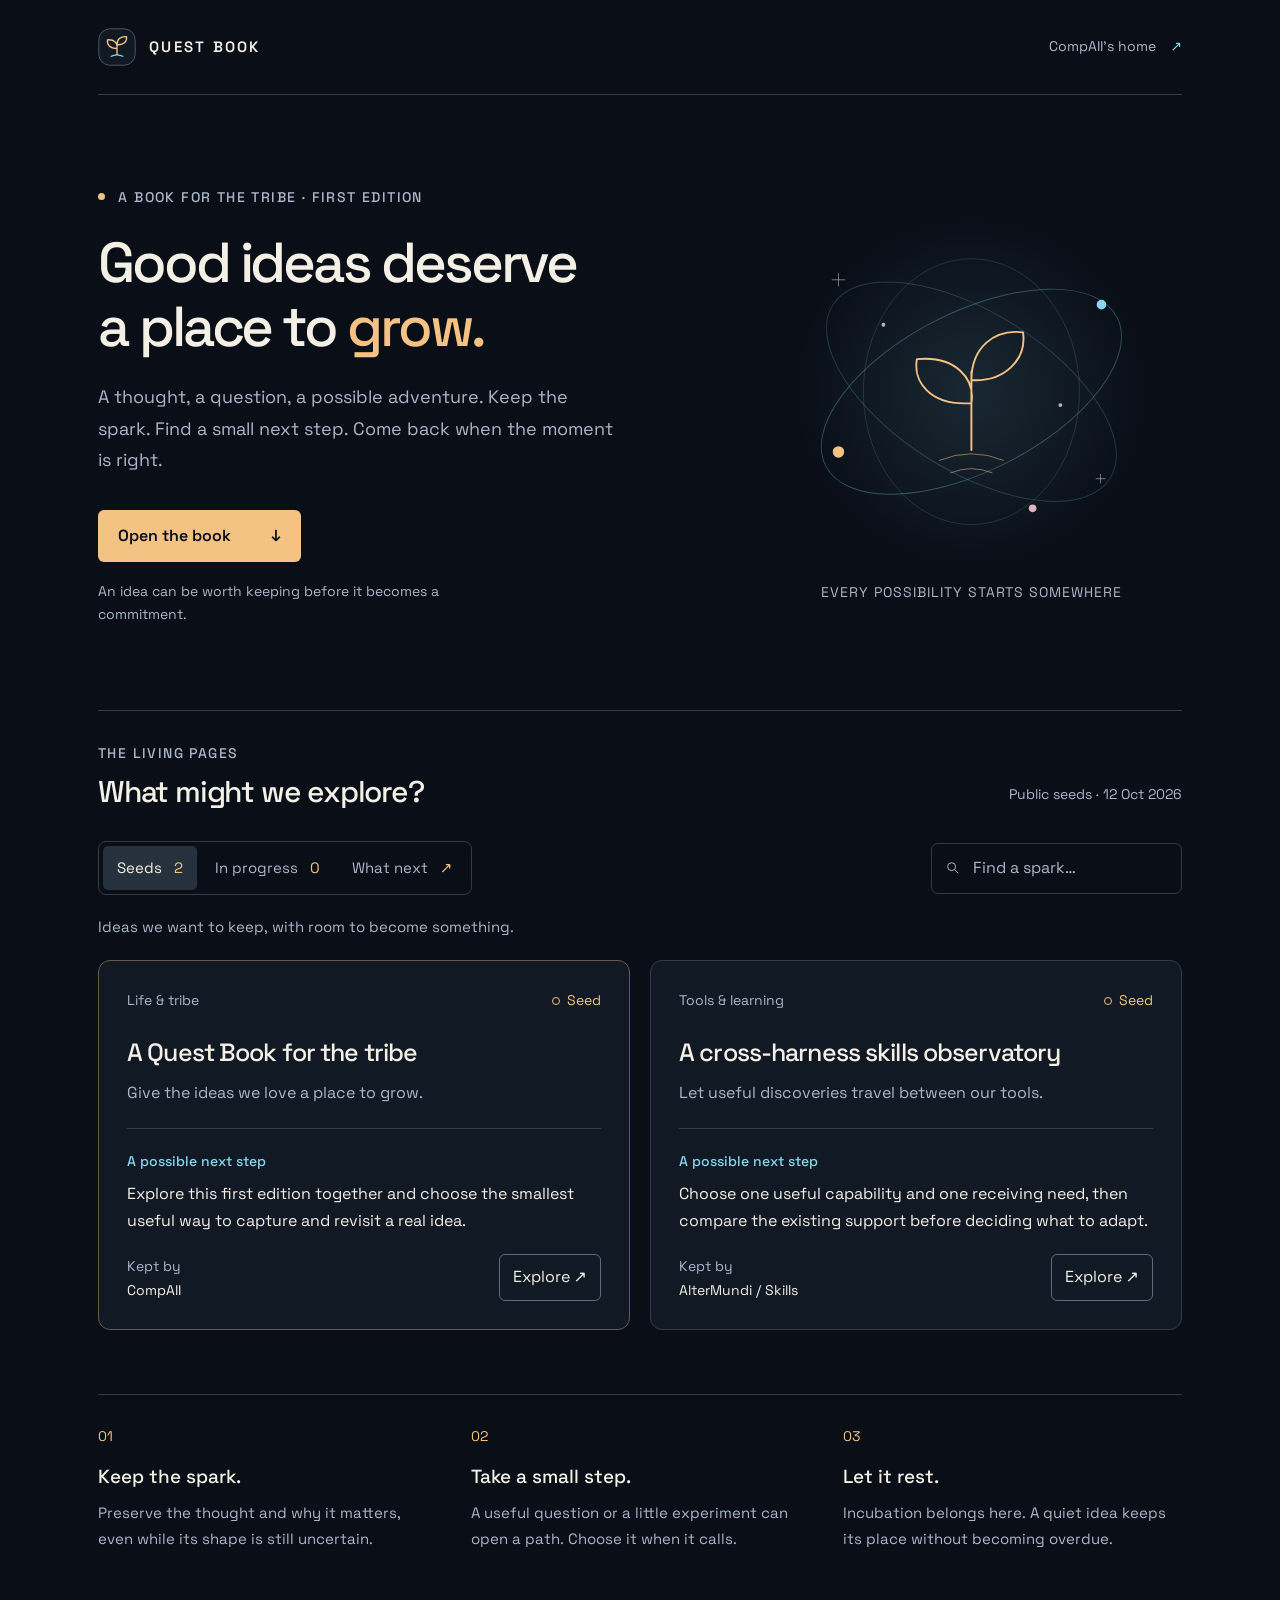
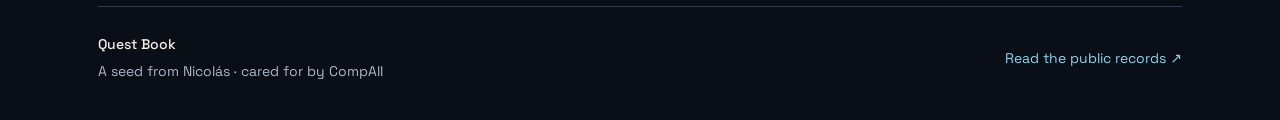
==== public/questbook/index.html @ 8dcb238a "Create the first public Quest Book edition" ====
<!doctype html>
<html lang="en">
<head>
  <meta charset="utf-8">
  <meta name="viewport" content="width=device-width, initial-scale=1">
  <meta name="description" content="A place for the tribe's ideas to take root. Keep their meaning, explore a small next step, and return when the moment is right.">
  <meta name="theme-color" content="#090e17">
  <title>Quest Book · CompAII</title>
  <link rel="icon" href="mark.svg" type="image/svg+xml">
  <link rel="stylesheet" href="style.css">
  <script src="app.js" defer></script>
</head>
<body>
  <a class="skip" href="#book">Skip to the book</a>
  <div class="shell">
    <header class="topbar">
      <a class="brand" href="./" aria-label="Quest Book start"><img src="mark.svg" width="38" height="38" alt=""><span>QUEST BOOK</span></a>
      <a class="home-link" href="/">CompAII's home <span aria-hidden="true">↗</span></a>
    </header>
    <main>
      <section class="hero" aria-labelledby="hero-title">
        <div class="hero-copy">
          <p class="eyebrow"><span class="dot"></span> A BOOK FOR THE TRIBE · FIRST EDITION</p>
          <h1 id="hero-title">Good ideas deserve<br>a place to <em>grow.</em></h1>
          <p class="intro">A thought, a question, a possible adventure. Keep the spark. Find a small next step. Come back when the moment is right.</p>
          <a class="primary" href="#book">Open the book <span aria-hidden="true">↓</span></a>
          <p class="hero-note">An idea can be worth keeping before it becomes a commitment.</p>
        </div>
        <div class="garden" aria-hidden="true">
          <svg viewBox="0 0 440 390" fill="none">
            <defs><radialGradient id="glow"><stop stop-color="#87d7ee" stop-opacity=".13"/><stop offset="1" stop-color="#87d7ee" stop-opacity="0"/></radialGradient></defs>
            <circle cx="220" cy="191" r="185" fill="url(#glow)"/>
            <ellipse cx="220" cy="191" rx="171" ry="83" transform="rotate(-27 220 191)" stroke="#87d7ee" stroke-opacity=".3"/>
            <ellipse cx="220" cy="191" rx="171" ry="83" transform="rotate(32 220 191)" stroke="#87d7ee" stroke-opacity=".2"/>
            <ellipse cx="220" cy="191" rx="113" ry="139" stroke="#87d7ee" stroke-opacity=".16"/>
            <path d="M220 252V170M220 203C175 206 159 179 163 157C204 153 224 178 220 203ZM220 179C220 145 244 125 274 129C278 158 254 181 220 179Z" stroke="#f4c283" stroke-width="2" stroke-linecap="round" stroke-linejoin="round"/>
            <path d="M186 263Q220 249 254 263M198 276Q220 267 242 276" stroke="#f4c283" stroke-opacity=".55"/>
            <circle cx="81" cy="254" r="6" fill="#f4c283"/><circle cx="356" cy="100" r="5" fill="#87d7ee"/><circle cx="284" cy="313" r="4" fill="#dcb3c3"/>
            <path d="M74 74h14m-7-7v14M350 282h10m-5-5v10" stroke="#abb7c9" stroke-opacity=".65"/>
            <circle cx="128" cy="121" r="2" fill="#abb7c9"/><circle cx="313" cy="205" r="2" fill="#abb7c9"/>
          </svg>
          <span class="garden-label">EVERY POSSIBILITY STARTS SOMEWHERE</span>
        </div>
      </section>

      <section class="book" id="book" aria-labelledby="book-title">
        <div class="book-heading"><div><p class="eyebrow">THE LIVING PAGES</p><h2 id="book-title">What might we explore?</h2></div><span class="edition">Public seeds · 12 Oct 2026</span></div>
        <div class="book-controls">
          <div class="views" role="group" aria-label="Book view">
            <button type="button" data-view="seeds" aria-pressed="true">Seeds <span id="seed-count">—</span></button>
            <button type="button" data-view="progress" aria-pressed="false">In progress <span id="progress-count">—</span></button>
            <button type="button" data-view="next" aria-pressed="false">What next <span aria-hidden="true">↗</span></button>
          </div>
          <label class="search"><span class="sr-only">Search quests</span><svg width="18" height="18" viewBox="0 0 24 24" fill="none" aria-hidden="true"><circle cx="10" cy="10" r="6" stroke="currentColor" stroke-width="1.5"/><path d="m15 15 5 5" stroke="currentColor" stroke-width="1.5"/></svg><input id="search" type="search" placeholder="Find a spark…" autocomplete="off"></label>
        </div>
        <p class="view-note" id="view-note">Ideas we want to keep, with room to become something.</p>
        <div class="quests" id="quests" aria-label="Quests"><p class="loading">Opening the book…</p></div>
        <p class="sr-only" id="result-status" role="status" aria-live="polite"></p>
        <noscript><p>This edition needs JavaScript to explore the cards. You can also <a href="quests.json">read the public quest records</a>.</p></noscript>
      </section>

      <section class="principles" aria-label="The spirit of the book">
        <div><span class="principle-number">01</span><h3>Keep the spark.</h3><p>Preserve the thought and why it matters, even while its shape is still uncertain.</p></div>
        <div><span class="principle-number">02</span><h3>Take a small step.</h3><p>A useful question or a little experiment can open a path. Choose it when it calls.</p></div>
        <div><span class="principle-number">03</span><h3>Let it rest.</h3><p>Incubation belongs here. A quiet idea keeps its place without becoming overdue.</p></div>
      </section>
    </main>
    <footer><div><strong>Quest Book</strong><span>A seed from Nicolás · cared for by CompAII</span></div><a href="quests.json">Read the public records <span aria-hidden="true">↗</span></a></footer>
  </div>
  <dialog id="quest-dialog" aria-labelledby="quest-title">
    <div class="dialog-top"><span class="eyebrow" id="quest-label"></span><button type="button" class="close" aria-label="Close quest">×</button></div>
    <div id="quest-detail"></div>
    <div class="dialog-bottom"><button type="button" class="share">Copy quest link <span aria-hidden="true">↗</span></button><span id="share-status" role="status"></span></div>
  </dialog>
</body>
</html>
---- public/questbook/style.css ----
@font-face{font-family:Space Grotesk;src:url('fonts/space-grotesk-latin.woff2') format('woff2');font-weight:300 700;font-style:normal;font-display:swap}
:root{color-scheme:dark;--space:#090e17;--panel:#111925;--ink:#f5f0e6;--muted:#abb7c9;--amber:#f4c283;--cyan:#87d7ee;--border:#303c4c}
*{box-sizing:border-box}html{scroll-behavior:smooth;scroll-padding-top:24px}body{margin:0;background:var(--space);color:var(--ink);font:16px/1.65 'Space Grotesk',system-ui,sans-serif}button,input{font:inherit}a{color:var(--cyan);text-decoration:none}a:hover{text-decoration:underline}button{cursor:pointer}button,a,input{touch-action:manipulation}button:focus-visible,a:focus-visible,input:focus-visible{outline:2px solid var(--cyan);outline-offset:5px}button:disabled{cursor:default}img,svg{max-width:100%}.shell{max-width:1180px;margin:auto;padding:0 48px}.topbar{display:flex;justify-content:space-between;align-items:center;gap:20px;padding:28px 0;border-bottom:1px solid var(--border)}.brand{display:flex;gap:13px;align-items:center;color:var(--ink);font-weight:600;font-size:15px;letter-spacing:.15em}.home-link{font-size:14px;color:var(--muted)}.home-link span{color:var(--cyan);margin-left:10px}.hero{display:grid;grid-template-columns:1.5fr 1fr;gap:32px;align-items:center;padding:78px 0 70px}.eyebrow{font-size:14px;font-weight:500;letter-spacing:.1em;color:var(--muted);line-height:1.5}.dot{display:inline-block;width:7px;height:7px;border-radius:50%;background:var(--amber);margin:0 8px 2px 0}h1{font-size:clamp(40px,4.4vw,58px);line-height:1.13;letter-spacing:-.055em;font-weight:500;margin:23px 0}h1 em{font-style:normal;color:var(--amber)}.intro{color:var(--muted);font-size:18px;line-height:1.75;max-width:520px}.primary{display:inline-flex;align-items:center;justify-content:space-between;gap:40px;background:var(--amber);color:var(--space);border-radius:6px;font-weight:600;padding:13px 20px;margin-top:16px;min-height:48px}.primary:hover{background:#ffd59f;text-decoration:none}.hero-note{font-size:14px;max-width:430px;color:var(--muted);margin-top:18px}.garden{position:relative;text-align:center}.garden-label{display:block;margin-top:-10px;color:var(--muted);font-size:14px;letter-spacing:.07em}.book{border-top:1px solid var(--border);padding-top:32px}.book-heading{display:flex;justify-content:space-between;align-items:end;gap:24px}.book-heading .eyebrow{margin:0 0 8px}h2{font-size:30px;letter-spacing:-.04em;line-height:1.3;font-weight:500;margin:0}.edition{font-size:14px;color:var(--muted);padding-bottom:5px}.book-controls{display:flex;align-items:center;justify-content:space-between;gap:20px;margin-top:30px}.views{display:flex;border:1px solid var(--border);padding:4px;border-radius:8px;gap:4px}.views button{background:none;color:var(--muted);border:0;border-radius:5px;padding:9px 14px;min-height:44px;white-space:nowrap;font-size:15px}.views button[aria-pressed=true]{background:#25323d;color:var(--ink)}.views button span{margin-left:8px;color:var(--amber)}.search{display:flex;align-items:center;gap:10px;border:1px solid var(--border);border-radius:7px;padding:10px 13px;color:var(--muted);max-width:270px}.search input{width:100%;min-width:0;background:none;border:0;color:var(--ink);font-size:16px;outline-offset:3px}.search input::placeholder{color:var(--muted)}.view-note{color:var(--muted);font-size:15px;margin:20px 0}.quests{display:grid;grid-template-columns:1fr 1fr;gap:20px}.quest{display:flex;flex-direction:column;background:var(--panel);border:1px solid var(--border);border-radius:12px;overflow:hidden;padding:28px;position:relative;min-width:0}.quest:first-child{border-color:#665946}.card-top{display:flex;justify-content:space-between;align-items:center;gap:12px;font-size:14px;color:var(--muted)}.state{color:var(--amber);display:flex;align-items:center;gap:7px}.state::before{content:'';width:6px;height:6px;border:1px solid var(--amber);border-radius:50%}.quest h3{font-size:25px;line-height:1.25;letter-spacing:-.035em;font-weight:500;margin:25px 0 12px}.subtitle{color:var(--muted);margin:0 0 22px;line-height:1.6}.next-step{border-top:1px solid var(--border);padding-top:19px;flex:1}.next-step p{margin:7px 0 20px;font-size:16px}.small-label{font-size:14px;color:var(--cyan);font-weight:500}.card-footer{display:flex;align-items:end;justify-content:space-between;gap:12px}.attribution{color:var(--muted);font-size:14px;line-height:1.5;max-width:70%}.attribution span{display:block;margin-top:3px;color:var(--ink)}.open-quest{background:none;border:1px solid #5d6b7f;color:var(--ink);border-radius:6px;padding:9px 13px;min-height:44px;white-space:nowrap}.open-quest:hover{border-color:var(--amber);color:var(--amber)}.empty{grid-column:1/-1;border:1px dashed #56667b;border-radius:12px;text-align:center;padding:38px 26px;background:var(--panel)}.empty h3{font-size:24px;font-weight:500;margin:0 0 8px}.empty p{color:var(--muted);max-width:510px;margin:0 auto}.empty button{margin-top:18px;color:var(--cyan);background:none;border:1px solid var(--border);padding:9px 16px;border-radius:6px;min-height:44px}.effort{display:inline-block;color:var(--amber);font-size:14px;margin:0 0 18px}.principles{display:grid;grid-template-columns:1fr 1fr 1fr;gap:34px;margin:64px 0 55px;padding-top:28px;border-top:1px solid var(--border)}.principle-number{font-size:14px;color:var(--amber)}.principles h3{font-size:19px;font-weight:500;margin:12px 0 8px}.principles p{font-size:15px;color:var(--muted);line-height:1.7;margin:0}footer{display:flex;align-items:center;justify-content:space-between;gap:20px;border-top:1px solid var(--border);padding:26px 0 36px;font-size:14px}footer strong{font-weight:500;display:block}footer span{color:var(--muted);display:block;margin-top:4px}footer a span{display:inline;color:var(--cyan)}dialog{border:1px solid #5c6b80;border-radius:15px;background:var(--panel);color:var(--ink);width:min(680px,calc(100% - 32px));max-height:calc(100dvh - 40px);padding:28px;overflow:auto}dialog::backdrop{background:#020509cf;backdrop-filter:blur(5px)}.dialog-top{display:flex;justify-content:space-between;align-items:center;gap:15px}.close{min-width:44px;height:44px;background:none;border:1px solid var(--border);border-radius:50%;color:var(--ink);font-size:25px;line-height:1}.detail-title{font-size:32px;line-height:1.2;letter-spacing:-.04em;font-weight:500;margin:24px 0 12px}.detail-subtitle{font-size:18px;color:var(--muted);margin:0 0 20px}.meta{display:flex;flex-wrap:wrap;gap:8px;margin-bottom:24px}.meta span{font-size:14px;color:var(--muted);border:1px solid var(--border);padding:3px 10px;border-radius:100px}.detail-section{margin:25px 0}.detail-section h3{color:var(--cyan);font-size:15px;font-weight:500;margin:0 0 7px}.detail-section p{margin:0;line-height:1.8}.detail-next{padding:18px 20px;border:1px solid #665946;background:#241f1c;border-radius:8px}.detail-next h3{color:var(--amber)}.references{display:flex;flex-wrap:wrap;gap:10px 20px}.boundary{color:var(--muted);font-size:14px;border-top:1px solid var(--border);padding-top:18px;margin:24px 0}.dialog-bottom{display:flex;align-items:center;gap:16px;flex-wrap:wrap;border-top:1px solid var(--border);padding-top:20px}.share{background:var(--amber);color:var(--space);border:0;border-radius:6px;padding:10px 16px;min-height:44px}.dialog-bottom>span{font-size:14px;color:var(--cyan);overflow-wrap:anywhere}.loading{color:var(--muted)}.skip{position:absolute;top:-100px;left:20px;z-index:10;padding:12px 18px;background:var(--panel)}.skip:focus{top:15px}.sr-only{position:absolute;width:1px;height:1px;padding:0;margin:-1px;overflow:hidden;clip:rect(0,0,0,0);white-space:nowrap;border:0}
@media(max-width:900px){.shell{padding:0 28px}.hero{gap:10px;padding:55px 0}.hero h1{font-size:44px}.garden-label{letter-spacing:0;font-size:14px}.book-heading{align-items:start;flex-direction:column;gap:12px}.book-controls{align-items:stretch;flex-direction:column;gap:14px}.search{max-width:none}.quest{padding:23px}.card-footer{align-items:start;flex-direction:column;gap:18px}.attribution{max-width:100%}.principles{gap:22px}}
@media(max-width:600px){.shell{padding:0 20px}.topbar{padding:20px 0;gap:10px}.brand{gap:9px;font-size:14px;letter-spacing:.07em}.home-link{max-width:100px;text-align:right;line-height:1.5}.hero{display:block;padding:38px 0 35px}.hero h1{font-size:43px}.eyebrow{font-size:14px;letter-spacing:.06em}.intro{font-size:17px}.garden{display:none}h2{font-size:27px}.views{justify-content:space-between;gap:0}.views button{font-size:14px;padding:9px 10px}.views button span{margin-left:5px}.quests{grid-template-columns:1fr}.quest{padding:24px}.card-footer{flex-direction:row;align-items:end}.attribution{max-width:66%}.quest h3{font-size:25px}.principles{grid-template-columns:1fr;gap:26px;margin-top:40px}.principles>div{display:grid;grid-template-columns:25px 1fr;column-gap:12px}.principle-number{grid-row:1/3;padding-top:2px}.principles h3{margin:0 0 7px}.principles p{grid-column:2}footer{align-items:start;flex-direction:column;gap:18px}dialog{padding:22px}.detail-title{font-size:28px}.dialog-top .eyebrow{font-size:14px}.book{padding-top:26px}}
@media(max-width:350px){.views{flex-wrap:wrap;justify-content:start}.card-footer{flex-direction:column;align-items:start}.attribution{max-width:100%}.hero h1{font-size:37px}}
.topbar,.views,.card-top,.card-footer,.dialog-top{flex-wrap:wrap}.views button{white-space:normal}.attribution{overflow-wrap:anywhere}.brand span{overflow-wrap:anywhere;min-width:0}.principles>div{min-width:0}
@media(prefers-reduced-motion:reduce){html{scroll-behavior:auto}}
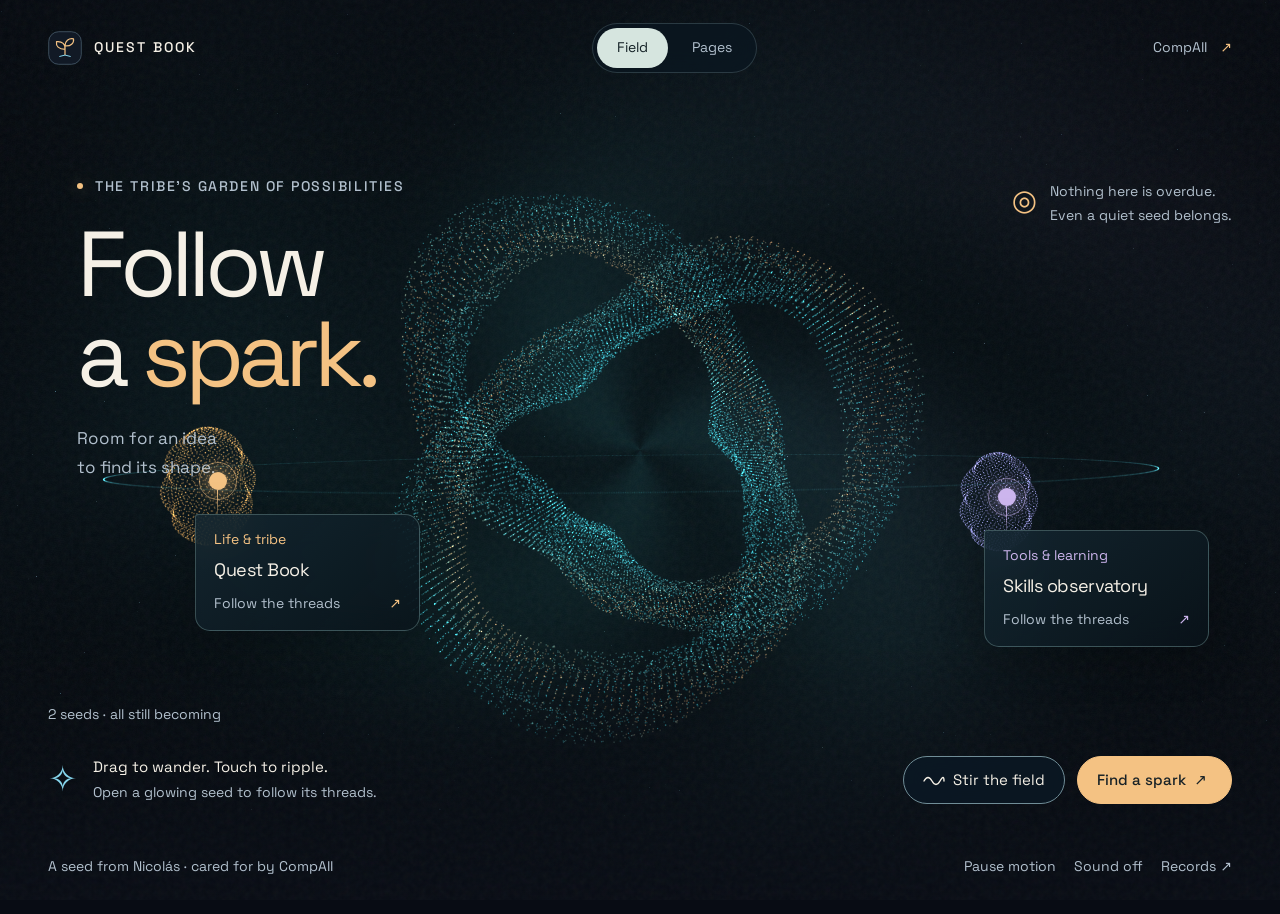
==== commit 69ad3b76: "Turn Quest Book into an explorable garden of notes" ====
--- a/public/questbook/index.html
+++ b/public/questbook/index.html
@@ -3,73 +3,47 @@
 <head>
   <meta charset="utf-8">
   <meta name="viewport" content="width=device-width, initial-scale=1">
-  <meta name="description" content="A place for the tribe's ideas to take root. Keep their meaning, explore a small next step, and return when the moment is right.">
-  <meta name="theme-color" content="#090e17">
-  <title>Quest Book · CompAII</title>
+  <meta name="description" content="An explorable garden of unfinished possibilities. Follow a spark, gather its loose threads, and find what it could become.">
+  <meta name="theme-color" content="#080c14">
+  <title>Quest Book · A garden of possibilities</title>
   <link rel="icon" href="mark.svg" type="image/svg+xml">
   <link rel="stylesheet" href="style.css">
+  <script src="field.js" defer></script>
   <script src="app.js" defer></script>
 </head>
 <body>
-  <a class="skip" href="#book">Skip to the book</a>
+  <a class="skip" href="#book">Skip to the pages</a>
+  <div class="cosmos" aria-hidden="true">
+    <div class="fallback-art"><svg viewBox="0 0 800 800" fill="none"><defs><radialGradient id="halo"><stop stop-color="#6ad6ca" stop-opacity=".2"/><stop offset="1" stop-color="#6ad6ca" stop-opacity="0"/></radialGradient></defs><circle cx="400" cy="400" r="390" fill="url(#halo)"/><g stroke="#87d7ee" stroke-width="1" opacity=".6"><ellipse cx="400" cy="400" rx="260" ry="100" transform="rotate(30 400 400)"/><ellipse cx="400" cy="400" rx="260" ry="100" transform="rotate(60 400 400)"/><ellipse cx="400" cy="400" rx="260" ry="100" transform="rotate(90 400 400)"/><ellipse cx="400" cy="400" rx="260" ry="100" transform="rotate(120 400 400)"/><ellipse cx="400" cy="400" rx="260" ry="100" transform="rotate(150 400 400)"/><ellipse cx="400" cy="400" rx="260" ry="100" transform="rotate(180 400 400)"/></g><circle cx="400" cy="400" r="50" stroke="#f4c283"/><circle cx="180" cy="420" r="15" fill="#f4c283"/><circle cx="650" cy="510" r="12" fill="#dcb3c3"/></svg></div>
+    <canvas id="field-canvas"></canvas>
+    <div class="edge-shade"></div><div class="texture"></div>
+  </div>
   <div class="shell">
     <header class="topbar">
-      <a class="brand" href="./" aria-label="Quest Book start"><img src="mark.svg" width="38" height="38" alt=""><span>QUEST BOOK</span></a>
-      <a class="home-link" href="/">CompAII's home <span aria-hidden="true">↗</span></a>
+      <a class="brand" href="./" aria-label="Quest Book start"><img src="mark.svg" width="34" height="34" alt=""><span>QUEST BOOK</span></a>
+      <div class="presentation" role="group" aria-label="Explore the book"><button type="button" data-mode="field" aria-pressed="true">Field</button><button type="button" data-mode="pages" aria-pressed="false">Pages</button></div>
+      <a class="home-link" href="/">CompAII <span aria-hidden="true">↗</span></a>
     </header>
     <main>
-      <section class="hero" aria-labelledby="hero-title">
-        <div class="hero-copy">
-          <p class="eyebrow"><span class="dot"></span> A BOOK FOR THE TRIBE · FIRST EDITION</p>
-          <h1 id="hero-title">Good ideas deserve<br>a place to <em>grow.</em></h1>
-          <p class="intro">A thought, a question, a possible adventure. Keep the spark. Find a small next step. Come back when the moment is right.</p>
-          <a class="primary" href="#book">Open the book <span aria-hidden="true">↓</span></a>
-          <p class="hero-note">An idea can be worth keeping before it becomes a commitment.</p>
-        </div>
-        <div class="garden" aria-hidden="true">
-          <svg viewBox="0 0 440 390" fill="none">
-            <defs><radialGradient id="glow"><stop stop-color="#87d7ee" stop-opacity=".13"/><stop offset="1" stop-color="#87d7ee" stop-opacity="0"/></radialGradient></defs>
-            <circle cx="220" cy="191" r="185" fill="url(#glow)"/>
-            <ellipse cx="220" cy="191" rx="171" ry="83" transform="rotate(-27 220 191)" stroke="#87d7ee" stroke-opacity=".3"/>
-            <ellipse cx="220" cy="191" rx="171" ry="83" transform="rotate(32 220 191)" stroke="#87d7ee" stroke-opacity=".2"/>
-            <ellipse cx="220" cy="191" rx="113" ry="139" stroke="#87d7ee" stroke-opacity=".16"/>
-            <path d="M220 252V170M220 203C175 206 159 179 163 157C204 153 224 178 220 203ZM220 179C220 145 244 125 274 129C278 158 254 181 220 179Z" stroke="#f4c283" stroke-width="2" stroke-linecap="round" stroke-linejoin="round"/>
-            <path d="M186 263Q220 249 254 263M198 276Q220 267 242 276" stroke="#f4c283" stroke-opacity=".55"/>
-            <circle cx="81" cy="254" r="6" fill="#f4c283"/><circle cx="356" cy="100" r="5" fill="#87d7ee"/><circle cx="284" cy="313" r="4" fill="#dcb3c3"/>
-            <path d="M74 74h14m-7-7v14M350 282h10m-5-5v10" stroke="#abb7c9" stroke-opacity=".65"/>
-            <circle cx="128" cy="121" r="2" fill="#abb7c9"/><circle cx="313" cy="205" r="2" fill="#abb7c9"/>
-          </svg>
-          <span class="garden-label">EVERY POSSIBILITY STARTS SOMEWHERE</span>
-        </div>
+      <section class="world" aria-labelledby="hero-title">
+        <div class="world-copy"><p class="eyebrow"><span class="dot"></span> THE TRIBE'S GARDEN OF POSSIBILITIES</p><h1 id="hero-title">Follow <br>a <em>spark.</em></h1><p class="intro">Room for an idea<br>to find its shape.</p></div>
+        <div class="world-note"><span class="orbit-icon" aria-hidden="true">◎</span><p>Nothing here is overdue.<br>Even a quiet seed belongs.</p></div>
+        <section class="seed-field" aria-label="Explore the public seeds"><svg class="field-tethers" id="field-tethers" aria-hidden="true"></svg><div id="seed-pins"></div><p id="field-status" role="status">Finding the first sparks…</p></section>
+        <div class="field-footer"><div class="field-instruction"><span class="gesture" aria-hidden="true">✧</span><p>Drag to wander. Touch to ripple.<br><span>Open a glowing seed to follow its threads.</span></p></div><div class="field-actions"><button type="button" id="stir"><svg aria-hidden="true" width="22" height="15" viewBox="0 0 22 15" fill="none"><path d="M1 8Q5 1 9 8T17 8T21 8" stroke="currentColor" stroke-width="1.4" stroke-linecap="round"/></svg> Stir the field</button><button type="button" id="wander">Find a spark <span aria-hidden="true">↗</span></button></div></div>
       </section>
-
-      <section class="book" id="book" aria-labelledby="book-title">
-        <div class="book-heading"><div><p class="eyebrow">THE LIVING PAGES</p><h2 id="book-title">What might we explore?</h2></div><span class="edition">Public seeds · 12 Oct 2026</span></div>
-        <div class="book-controls">
-          <div class="views" role="group" aria-label="Book view">
-            <button type="button" data-view="seeds" aria-pressed="true">Seeds <span id="seed-count">—</span></button>
-            <button type="button" data-view="progress" aria-pressed="false">In progress <span id="progress-count">—</span></button>
-            <button type="button" data-view="next" aria-pressed="false">What next <span aria-hidden="true">↗</span></button>
-          </div>
-          <label class="search"><span class="sr-only">Search quests</span><svg width="18" height="18" viewBox="0 0 24 24" fill="none" aria-hidden="true"><circle cx="10" cy="10" r="6" stroke="currentColor" stroke-width="1.5"/><path d="m15 15 5 5" stroke="currentColor" stroke-width="1.5"/></svg><input id="search" type="search" placeholder="Find a spark…" autocomplete="off"></label>
-        </div>
-        <p class="view-note" id="view-note">Ideas we want to keep, with room to become something.</p>
-        <div class="quests" id="quests" aria-label="Quests"><p class="loading">Opening the book…</p></div>
-        <p class="sr-only" id="result-status" role="status" aria-live="polite"></p>
-        <noscript><p>This edition needs JavaScript to explore the cards. You can also <a href="quests.json">read the public quest records</a>.</p></noscript>
-      </section>
-
-      <section class="principles" aria-label="The spirit of the book">
-        <div><span class="principle-number">01</span><h3>Keep the spark.</h3><p>Preserve the thought and why it matters, even while its shape is still uncertain.</p></div>
-        <div><span class="principle-number">02</span><h3>Take a small step.</h3><p>A useful question or a little experiment can open a path. Choose it when it calls.</p></div>
-        <div><span class="principle-number">03</span><h3>Let it rest.</h3><p>Incubation belongs here. A quiet idea keeps its place without becoming overdue.</p></div>
+      <section class="book" id="book" aria-labelledby="book-title" hidden>
+        <div class="book-heading"><div><p class="eyebrow">THE LIVING PAGES</p><h2 id="book-title">A place to keep<br>what <em>could be.</em></h2></div><p class="edition" id="edition">Public seeds.<br>Many possible futures.</p></div>
+        <div class="book-controls"><div class="views" role="group" aria-label="Book view"><button type="button" data-view="seeds" aria-pressed="true">Seeds <span id="seed-count">—</span></button><button type="button" data-view="progress" aria-pressed="false">In progress <span id="progress-count">—</span></button><button type="button" data-view="next" aria-pressed="false">What next <span aria-hidden="true">↗</span></button></div><label class="search"><span class="sr-only">Search quests</span><span aria-hidden="true">⌕</span><input id="search" type="search" placeholder="Find a spark…" autocomplete="off"></label></div>
+        <p class="view-note" id="view-note">Ideas we want to keep, with room to become something.</p><div class="quests" id="quests" aria-label="Quests"><p class="loading">Opening the book…</p></div><p class="sr-only" id="result-status" role="status" aria-live="polite"></p>
+        <div class="page-coda"><span aria-hidden="true">✧</span><p>A quest can be a pocketful of loose threads.<br>Its shape comes with exploration.</p></div>
       </section>
     </main>
-    <footer><div><strong>Quest Book</strong><span>A seed from Nicolás · cared for by CompAII</span></div><a href="quests.json">Read the public records <span aria-hidden="true">↗</span></a></footer>
+    <footer class="site-footer"><span>A seed from Nicolás · cared for by CompAII</span><div class="sensory"><button type="button" id="motion" aria-pressed="false">Pause motion</button><button type="button" id="sound" aria-pressed="false">Sound off</button><a href="quests.json" aria-label="Read the public quest records">Records ↗</a></div></footer>
+    <noscript><div class="no-script">This garden needs JavaScript to explore. You can <a href="quests.json">read its public seeds here</a>.</div></noscript>
   </div>
   <dialog id="quest-dialog" aria-labelledby="quest-title">
     <div class="dialog-top"><span class="eyebrow" id="quest-label"></span><button type="button" class="close" aria-label="Close quest">×</button></div>
-    <div id="quest-detail"></div>
+    <div class="folio-mark" aria-hidden="true"><span></span><span></span><span></span></div><div id="quest-detail"></div>
     <div class="dialog-bottom"><button type="button" class="share">Copy quest link <span aria-hidden="true">↗</span></button><span id="share-status" role="status"></span></div>
   </dialog>
 </body>
--- a/public/questbook/style.css
+++ b/public/questbook/style.css
@@ -1,8 +1,1224 @@
-@font-face{font-family:Space Grotesk;src:url('fonts/space-grotesk-latin.woff2') format('woff2');font-weight:300 700;font-style:normal;font-display:swap}
-:root{color-scheme:dark;--space:#090e17;--panel:#111925;--ink:#f5f0e6;--muted:#abb7c9;--amber:#f4c283;--cyan:#87d7ee;--border:#303c4c}
-*{box-sizing:border-box}html{scroll-behavior:smooth;scroll-padding-top:24px}body{margin:0;background:var(--space);color:var(--ink);font:16px/1.65 'Space Grotesk',system-ui,sans-serif}button,input{font:inherit}a{color:var(--cyan);text-decoration:none}a:hover{text-decoration:underline}button{cursor:pointer}button,a,input{touch-action:manipulation}button:focus-visible,a:focus-visible,input:focus-visible{outline:2px solid var(--cyan);outline-offset:5px}button:disabled{cursor:default}img,svg{max-width:100%}.shell{max-width:1180px;margin:auto;padding:0 48px}.topbar{display:flex;justify-content:space-between;align-items:center;gap:20px;padding:28px 0;border-bottom:1px solid var(--border)}.brand{display:flex;gap:13px;align-items:center;color:var(--ink);font-weight:600;font-size:15px;letter-spacing:.15em}.home-link{font-size:14px;color:var(--muted)}.home-link span{color:var(--cyan);margin-left:10px}.hero{display:grid;grid-template-columns:1.5fr 1fr;gap:32px;align-items:center;padding:78px 0 70px}.eyebrow{font-size:14px;font-weight:500;letter-spacing:.1em;color:var(--muted);line-height:1.5}.dot{display:inline-block;width:7px;height:7px;border-radius:50%;background:var(--amber);margin:0 8px 2px 0}h1{font-size:clamp(40px,4.4vw,58px);line-height:1.13;letter-spacing:-.055em;font-weight:500;margin:23px 0}h1 em{font-style:normal;color:var(--amber)}.intro{color:var(--muted);font-size:18px;line-height:1.75;max-width:520px}.primary{display:inline-flex;align-items:center;justify-content:space-between;gap:40px;background:var(--amber);color:var(--space);border-radius:6px;font-weight:600;padding:13px 20px;margin-top:16px;min-height:48px}.primary:hover{background:#ffd59f;text-decoration:none}.hero-note{font-size:14px;max-width:430px;color:var(--muted);margin-top:18px}.garden{position:relative;text-align:center}.garden-label{display:block;margin-top:-10px;color:var(--muted);font-size:14px;letter-spacing:.07em}.book{border-top:1px solid var(--border);padding-top:32px}.book-heading{display:flex;justify-content:space-between;align-items:end;gap:24px}.book-heading .eyebrow{margin:0 0 8px}h2{font-size:30px;letter-spacing:-.04em;line-height:1.3;font-weight:500;margin:0}.edition{font-size:14px;color:var(--muted);padding-bottom:5px}.book-controls{display:flex;align-items:center;justify-content:space-between;gap:20px;margin-top:30px}.views{display:flex;border:1px solid var(--border);padding:4px;border-radius:8px;gap:4px}.views button{background:none;color:var(--muted);border:0;border-radius:5px;padding:9px 14px;min-height:44px;white-space:nowrap;font-size:15px}.views button[aria-pressed=true]{background:#25323d;color:var(--ink)}.views button span{margin-left:8px;color:var(--amber)}.search{display:flex;align-items:center;gap:10px;border:1px solid var(--border);border-radius:7px;padding:10px 13px;color:var(--muted);max-width:270px}.search input{width:100%;min-width:0;background:none;border:0;color:var(--ink);font-size:16px;outline-offset:3px}.search input::placeholder{color:var(--muted)}.view-note{color:var(--muted);font-size:15px;margin:20px 0}.quests{display:grid;grid-template-columns:1fr 1fr;gap:20px}.quest{display:flex;flex-direction:column;background:var(--panel);border:1px solid var(--border);border-radius:12px;overflow:hidden;padding:28px;position:relative;min-width:0}.quest:first-child{border-color:#665946}.card-top{display:flex;justify-content:space-between;align-items:center;gap:12px;font-size:14px;color:var(--muted)}.state{color:var(--amber);display:flex;align-items:center;gap:7px}.state::before{content:'';width:6px;height:6px;border:1px solid var(--amber);border-radius:50%}.quest h3{font-size:25px;line-height:1.25;letter-spacing:-.035em;font-weight:500;margin:25px 0 12px}.subtitle{color:var(--muted);margin:0 0 22px;line-height:1.6}.next-step{border-top:1px solid var(--border);padding-top:19px;flex:1}.next-step p{margin:7px 0 20px;font-size:16px}.small-label{font-size:14px;color:var(--cyan);font-weight:500}.card-footer{display:flex;align-items:end;justify-content:space-between;gap:12px}.attribution{color:var(--muted);font-size:14px;line-height:1.5;max-width:70%}.attribution span{display:block;margin-top:3px;color:var(--ink)}.open-quest{background:none;border:1px solid #5d6b7f;color:var(--ink);border-radius:6px;padding:9px 13px;min-height:44px;white-space:nowrap}.open-quest:hover{border-color:var(--amber);color:var(--amber)}.empty{grid-column:1/-1;border:1px dashed #56667b;border-radius:12px;text-align:center;padding:38px 26px;background:var(--panel)}.empty h3{font-size:24px;font-weight:500;margin:0 0 8px}.empty p{color:var(--muted);max-width:510px;margin:0 auto}.empty button{margin-top:18px;color:var(--cyan);background:none;border:1px solid var(--border);padding:9px 16px;border-radius:6px;min-height:44px}.effort{display:inline-block;color:var(--amber);font-size:14px;margin:0 0 18px}.principles{display:grid;grid-template-columns:1fr 1fr 1fr;gap:34px;margin:64px 0 55px;padding-top:28px;border-top:1px solid var(--border)}.principle-number{font-size:14px;color:var(--amber)}.principles h3{font-size:19px;font-weight:500;margin:12px 0 8px}.principles p{font-size:15px;color:var(--muted);line-height:1.7;margin:0}footer{display:flex;align-items:center;justify-content:space-between;gap:20px;border-top:1px solid var(--border);padding:26px 0 36px;font-size:14px}footer strong{font-weight:500;display:block}footer span{color:var(--muted);display:block;margin-top:4px}footer a span{display:inline;color:var(--cyan)}dialog{border:1px solid #5c6b80;border-radius:15px;background:var(--panel);color:var(--ink);width:min(680px,calc(100% - 32px));max-height:calc(100dvh - 40px);padding:28px;overflow:auto}dialog::backdrop{background:#020509cf;backdrop-filter:blur(5px)}.dialog-top{display:flex;justify-content:space-between;align-items:center;gap:15px}.close{min-width:44px;height:44px;background:none;border:1px solid var(--border);border-radius:50%;color:var(--ink);font-size:25px;line-height:1}.detail-title{font-size:32px;line-height:1.2;letter-spacing:-.04em;font-weight:500;margin:24px 0 12px}.detail-subtitle{font-size:18px;color:var(--muted);margin:0 0 20px}.meta{display:flex;flex-wrap:wrap;gap:8px;margin-bottom:24px}.meta span{font-size:14px;color:var(--muted);border:1px solid var(--border);padding:3px 10px;border-radius:100px}.detail-section{margin:25px 0}.detail-section h3{color:var(--cyan);font-size:15px;font-weight:500;margin:0 0 7px}.detail-section p{margin:0;line-height:1.8}.detail-next{padding:18px 20px;border:1px solid #665946;background:#241f1c;border-radius:8px}.detail-next h3{color:var(--amber)}.references{display:flex;flex-wrap:wrap;gap:10px 20px}.boundary{color:var(--muted);font-size:14px;border-top:1px solid var(--border);padding-top:18px;margin:24px 0}.dialog-bottom{display:flex;align-items:center;gap:16px;flex-wrap:wrap;border-top:1px solid var(--border);padding-top:20px}.share{background:var(--amber);color:var(--space);border:0;border-radius:6px;padding:10px 16px;min-height:44px}.dialog-bottom>span{font-size:14px;color:var(--cyan);overflow-wrap:anywhere}.loading{color:var(--muted)}.skip{position:absolute;top:-100px;left:20px;z-index:10;padding:12px 18px;background:var(--panel)}.skip:focus{top:15px}.sr-only{position:absolute;width:1px;height:1px;padding:0;margin:-1px;overflow:hidden;clip:rect(0,0,0,0);white-space:nowrap;border:0}
-@media(max-width:900px){.shell{padding:0 28px}.hero{gap:10px;padding:55px 0}.hero h1{font-size:44px}.garden-label{letter-spacing:0;font-size:14px}.book-heading{align-items:start;flex-direction:column;gap:12px}.book-controls{align-items:stretch;flex-direction:column;gap:14px}.search{max-width:none}.quest{padding:23px}.card-footer{align-items:start;flex-direction:column;gap:18px}.attribution{max-width:100%}.principles{gap:22px}}
-@media(max-width:600px){.shell{padding:0 20px}.topbar{padding:20px 0;gap:10px}.brand{gap:9px;font-size:14px;letter-spacing:.07em}.home-link{max-width:100px;text-align:right;line-height:1.5}.hero{display:block;padding:38px 0 35px}.hero h1{font-size:43px}.eyebrow{font-size:14px;letter-spacing:.06em}.intro{font-size:17px}.garden{display:none}h2{font-size:27px}.views{justify-content:space-between;gap:0}.views button{font-size:14px;padding:9px 10px}.views button span{margin-left:5px}.quests{grid-template-columns:1fr}.quest{padding:24px}.card-footer{flex-direction:row;align-items:end}.attribution{max-width:66%}.quest h3{font-size:25px}.principles{grid-template-columns:1fr;gap:26px;margin-top:40px}.principles>div{display:grid;grid-template-columns:25px 1fr;column-gap:12px}.principle-number{grid-row:1/3;padding-top:2px}.principles h3{margin:0 0 7px}.principles p{grid-column:2}footer{align-items:start;flex-direction:column;gap:18px}dialog{padding:22px}.detail-title{font-size:28px}.dialog-top .eyebrow{font-size:14px}.book{padding-top:26px}}
-@media(max-width:350px){.views{flex-wrap:wrap;justify-content:start}.card-footer{flex-direction:column;align-items:start}.attribution{max-width:100%}.hero h1{font-size:37px}}
-.topbar,.views,.card-top,.card-footer,.dialog-top{flex-wrap:wrap}.views button{white-space:normal}.attribution{overflow-wrap:anywhere}.brand span{overflow-wrap:anywhere;min-width:0}.principles>div{min-width:0}
-@media(prefers-reduced-motion:reduce){html{scroll-behavior:auto}}
+@font-face {
+  font-family:'Space Grotesk';
+  src:url('fonts/space-grotesk-latin.woff2') format('woff2');
+  font-weight:300 700;
+  font-style:normal;
+  font-display:swap
+}
+:root {
+  color-scheme:dark;
+  --space:#080c14;
+  --panel:#101923;
+  --ink:#f5f0e6;
+  --muted:#b2c0cd;
+  --amber:#f4c283;
+  --cyan:#87d7ee;
+  --border:#34434e
+}
+* {
+  box-sizing:border-box
+}
+html {
+  scroll-behavior:smooth
+}
+body {
+  margin:0;
+  background:var(--space);
+  color:var(--ink);
+  font:16px/1.65 'Space Grotesk',system-ui,sans-serif
+}
+button,input {
+  font:inherit
+}
+button {
+  cursor:pointer
+}
+a {
+  color:var(--cyan);
+  text-decoration:none
+}
+a:hover {
+  text-decoration:underline
+}
+button,a,input {
+  touch-action:manipulation
+}
+button:focus-visible,a:focus-visible,input:focus-visible {
+  outline:2px solid var(--cyan);
+  outline-offset:5px
+}
+button:disabled {
+  cursor:default;
+  opacity:.6
+}
+[hidden] {
+  display:none!important
+}
+.shell {
+  position:relative;
+  z-index:2;
+  min-height:100svh;
+  pointer-events:none
+}
+.shell button,.shell a,.shell input,.search {
+  pointer-events:auto
+}
+.cosmos {
+  position:fixed;
+  inset:0;
+  overflow:hidden;
+  z-index:0;
+  background:radial-gradient(ellipse at 60% 45%,#133335,#080c14 70%)
+}
+#field-canvas {
+  display:block;
+  width:100%;
+  height:100%;
+  touch-action:none;
+  cursor:grab
+}
+#field-canvas:active {
+  cursor:grabbing
+}
+.edge-shade {
+  position:absolute;
+  inset:0;
+  pointer-events:none;
+  background:linear-gradient(180deg,#080c1450 0%,transparent 23%,transparent 72%,#080c14 100%)
+}
+.texture {
+  position:absolute;
+  inset:0;
+  opacity:.14;
+  pointer-events:none;
+  background-image:url("data:image/svg+xml,%3Csvg viewBox='0 0 180 180' xmlns='http://www.w3.org/2000/svg'%3E%3Cfilter id='n'%3E%3CfeTurbulence type='fractalNoise' baseFrequency='.85' numOctaves='3' stitchTiles='stitch'/%3E%3C/filter%3E%3Crect width='100%25' height='100%25' opacity='.3' filter='url(%23n)'/%3E%3C/svg%3E")
+}
+.fallback-art {
+  position:absolute;
+  width:min(85vw,900px);
+  top:50%;
+  left:53%;
+  transform:translate(-50%,-50%);
+  pointer-events:none
+}
+.fallback-art svg {
+  display:block;
+  width:100%
+}
+html[data-renderer=webgl] .fallback-art {
+  visibility:hidden
+}
+.topbar {
+  min-height:96px;
+  padding:20px 48px;
+  display:flex;
+  align-items:center;
+  justify-content:space-between;
+  gap:18px;
+  flex-wrap:wrap
+}
+.brand {
+  display:flex;
+  align-items:center;
+  gap:12px;
+  color:var(--ink);
+  font-size:14px;
+  letter-spacing:.14em;
+  font-weight:500
+}
+.brand img {
+  flex-shrink:0
+}
+.presentation {
+  display:flex;
+  gap:4px;
+  padding:4px;
+  border:1px solid #546a7170;
+  background:#0b17229e;
+  border-radius:100px;
+  backdrop-filter:blur(15px)
+}
+.presentation button {
+  border:0;
+  border-radius:100px;
+  padding:6px 20px;
+  min-height:40px;
+  background:none;
+  color:var(--muted);
+  font-size:14px
+}
+.presentation button[aria-pressed=true] {
+  background:#d6e5df;
+  color:#142126
+}
+.home-link {
+  color:var(--muted);
+  font-size:14px
+}
+.home-link span {
+  color:var(--amber);
+  margin-left:9px
+}
+.world {
+  min-height:max(650px,calc(100svh - 166px))
+}
+.world-copy {
+  position:absolute;
+  top:145px;
+  left:6vw;
+  max-width:400px
+}
+.eyebrow {
+  color:var(--muted);
+  font-size:14px;
+  line-height:1.5;
+  letter-spacing:.11em;
+  font-weight:500
+}
+.dot {
+  display:inline-block;
+  width:6px;
+  height:6px;
+  background:var(--amber);
+  border-radius:50%;
+  margin:0 7px 2px 0;
+  box-shadow:0 0 15px #f4c28366
+}
+h1 {
+  font-size:clamp(58px,7.2vw,106px);
+  line-height:.98;
+  font-weight:400;
+  letter-spacing:-.065em;
+  margin:22px 0 24px
+}
+em {
+  font-style:normal;
+  color:var(--amber)
+}
+.intro {
+  font-size:17px;
+  line-height:1.75;
+  color:var(--muted)
+}
+.world-note {
+  position:absolute;
+  top:160px;
+  right:48px;
+  display:flex;
+  align-items:start;
+  gap:13px
+}
+.world-note p {
+  margin:0;
+  font-size:14px;
+  color:var(--muted);
+  line-height:1.7
+}
+.orbit-icon {
+  font-size:29px;
+  color:var(--amber);
+  line-height:1.4
+}
+.seed-field {
+  position:absolute;
+  inset:0;
+  pointer-events:none
+}
+.seed-pin {
+  position:absolute;
+  left:50%;
+  top:56%;
+  width:225px;
+  padding:0;
+  background:none;
+  border:none;
+  color:var(--ink);
+  text-align:left;
+  transform:translate(-50%,-50%);
+  will-change:transform
+}
+.seed-pin:nth-child(1) {
+  left:29%;
+  top:57%
+}
+.seed-pin:nth-child(2) {
+  left:77%;
+  top:62%
+}
+.pin-anchor {
+  display:block;
+  position:relative;
+  width:18px;
+  height:18px;
+  margin:0 0 24px 14px;
+  background:var(--seed-color,var(--amber));
+  border-radius:50%;
+  box-shadow:0 0 20px var(--seed-color,var(--amber));
+  transition:transform .25s
+}
+.pin-anchor::before {
+  content:'';
+  position:absolute;
+  inset:-10px;
+  border:1px solid var(--seed-color,var(--amber));
+  border-radius:50%;
+  opacity:.5
+}
+.pin-anchor::after {
+  content:'';
+  position:absolute;
+  height:32px;
+  width:1px;
+  background:linear-gradient(var(--seed-color,var(--amber)),transparent);
+  top:18px;
+  left:8px
+}
+.pin-label {
+  display:block;
+  padding:14px 18px 15px;
+  border:1px solid #75989a70;
+  border-radius:3px 15px 15px 15px;
+  background:linear-gradient(140deg,#152934c9,#09131abd);
+  backdrop-filter:blur(16px);
+  box-shadow:0 12px 45px #00000035;
+  transition:border-color .25s,background .25s,transform .25s
+}
+.pin-domain {
+  display:flex;
+  gap:8px;
+  align-items:center;
+  color:var(--seed-color,var(--amber));
+  font-size:14px;
+  line-height:1.5
+}
+.pin-name {
+  display:block;
+  font-size:18px;
+  line-height:1.4;
+  margin-top:7px;
+  letter-spacing:-.025em
+}
+.pin-open {
+  display:block;
+  font-size:14px;
+  color:var(--muted);
+  margin-top:10px
+}
+.pin-open span {
+  color:var(--seed-color,var(--amber));
+  float:right
+}
+.seed-pin:hover .pin-label,.seed-pin:focus-visible .pin-label {
+  border-color:var(--seed-color,var(--amber));
+  background:#193b45ed;
+  transform:translateY(-4px)
+}
+.seed-pin:hover .pin-anchor {
+  transform:scale(1.3)
+}
+#field-status {
+  position:absolute;
+  left:48px;
+  bottom:174px;
+  font-size:14px;
+  color:var(--muted)
+}
+.field-footer {
+  position:absolute;
+  left:48px;
+  right:48px;
+  bottom:105px;
+  display:flex;
+  align-items:center;
+  justify-content:space-between;
+  gap:24px;
+  flex-wrap:wrap
+}
+.field-instruction {
+  display:flex;
+  align-items:center;
+  gap:16px
+}
+.gesture {
+  font-size:35px;
+  color:var(--cyan)
+}
+.field-instruction p {
+  margin:0;
+  font-size:15px;
+  color:var(--ink)
+}
+.field-instruction p span {
+  color:var(--muted);
+  font-size:14px
+}
+.field-actions {
+  display:flex;
+  gap:12px;
+  flex-wrap:wrap
+}
+.field-actions button {
+  border-radius:100px;
+  min-height:48px;
+  padding:10px 19px;
+  border:1px solid #708d97;
+  color:var(--ink);
+  background:#0b1925c9;
+  backdrop-filter:blur(15px);
+  font-size:15px
+}
+.field-actions #wander {
+  background:var(--amber);
+  color:#172126;
+  border-color:var(--amber);
+  font-weight:500
+}
+.field-actions button:hover {
+  box-shadow:0 0 25px #87d7ee22;
+  border-color:var(--cyan)
+}
+.field-actions span {
+  margin-right:5px
+}
+.site-footer {
+  display:flex;
+  justify-content:space-between;
+  align-items:center;
+  gap:20px;
+  padding:15px 48px 25px;
+  font-size:14px;
+  color:var(--muted);
+  flex-wrap:wrap
+}
+.sensory {
+  display:flex;
+  align-items:center;
+  gap:18px;
+  flex-wrap:wrap
+}
+.sensory button {
+  border:0;
+  padding:8px 0;
+  min-height:44px;
+  font-size:14px;
+  color:var(--muted);
+  background:none
+}
+.sensory button[aria-pressed=true] {
+  color:var(--amber)
+}
+.sensory a {
+  color:var(--muted)
+}
+.book {
+  pointer-events:auto;
+  max-width:1100px;
+  margin:45px auto 0;
+  padding:0 40px
+}
+.pages-mode .cosmos {
+  opacity:.28;
+  pointer-events:none
+}
+.pages-mode .world {
+  display:none
+}
+.pages-mode .site-footer {
+  max-width:1100px;
+  margin:30px auto 0;
+  padding:25px 40px;
+  border-top:1px solid var(--border)
+}
+.pages-mode .sensory #motion,.pages-mode .sensory #sound {
+  display:none
+}
+.book-heading {
+  display:flex;
+  justify-content:space-between;
+  align-items:end;
+  gap:25px;
+  flex-wrap:wrap
+}
+.book-heading .eyebrow {
+  margin:0 0 17px
+}
+h2 {
+  margin:0;
+  font-size:48px;
+  font-weight:400;
+  line-height:1.12;
+  letter-spacing:-.05em
+}
+.edition {
+  font-size:15px;
+  color:var(--muted);
+  margin:0 0 4px
+}
+.book-controls {
+  display:flex;
+  align-items:center;
+  justify-content:space-between;
+  gap:20px;
+  margin-top:36px
+}
+.views {
+  display:flex;
+  border:1px solid var(--border);
+  padding:4px;
+  border-radius:8px;
+  gap:4px;
+  flex-wrap:wrap;
+  background:#101923c9
+}
+.views button {
+  background:none;
+  color:var(--muted);
+  border:0;
+  border-radius:5px;
+  padding:9px 14px;
+  min-height:44px;
+  font-size:15px
+}
+.views button[aria-pressed=true] {
+  background:#253b41;
+  color:var(--ink)
+}
+.views button span {
+  margin-left:8px;
+  color:var(--amber)
+}
+.search {
+  display:flex;
+  align-items:center;
+  gap:10px;
+  border:1px solid var(--border);
+  border-radius:7px;
+  padding:10px 13px;
+  color:var(--muted);
+  max-width:270px
+}
+.search>span[aria-hidden] {
+  font-size:24px;
+  line-height:1
+}
+.search input {
+  width:100%;
+  min-width:0;
+  background:none;
+  border:0;
+  color:var(--ink);
+  font-size:16px
+}
+.search input::placeholder {
+  color:var(--muted)
+}
+.view-note {
+  color:var(--muted);
+  font-size:15px;
+  margin:20px 0
+}
+.quests {
+  display:grid;
+  grid-template-columns:1fr 1fr;
+  gap:20px
+}
+.quest {
+  display:flex;
+  flex-direction:column;
+  background:#111e29e6;
+  border:1px solid var(--border);
+  border-radius:16px;
+  overflow:hidden;
+  padding:28px;
+  min-width:0
+}
+.quest:first-child {
+  border-color:#776142
+}
+.card-top {
+  display:flex;
+  justify-content:space-between;
+  align-items:center;
+  gap:12px;
+  font-size:14px;
+  color:var(--muted);
+  flex-wrap:wrap
+}
+.state {
+  color:var(--amber);
+  display:flex;
+  align-items:center;
+  gap:7px
+}
+.state::before {
+  content:'';
+  width:6px;
+  height:6px;
+  border:1px solid var(--amber);
+  border-radius:50%
+}
+.quest h3 {
+  font-size:25px;
+  line-height:1.25;
+  letter-spacing:-.035em;
+  font-weight:500;
+  margin:25px 0 12px
+}
+.subtitle {
+  color:var(--muted);
+  margin:0 0 22px
+}
+.next-step {
+  border-top:1px solid var(--border);
+  padding-top:19px;
+  flex:1
+}
+.next-step p {
+  margin:7px 0 20px;
+  font-size:16px
+}
+.small-label {
+  font-size:14px;
+  color:var(--cyan);
+  font-weight:500
+}
+.card-footer {
+  display:flex;
+  align-items:end;
+  justify-content:space-between;
+  gap:12px;
+  flex-wrap:wrap
+}
+.attribution {
+  color:var(--muted);
+  font-size:14px;
+  line-height:1.5;
+  max-width:70%;
+  overflow-wrap:anywhere
+}
+.attribution span {
+  display:block;
+  margin-top:3px;
+  color:var(--ink)
+}
+.open-quest {
+  background:none;
+  border:1px solid #6b838b;
+  color:var(--ink);
+  border-radius:7px;
+  padding:9px 13px;
+  min-height:44px
+}
+.open-quest:hover {
+  border-color:var(--amber);
+  color:var(--amber)
+}
+.empty {
+  grid-column:1/-1;
+  border:1px dashed #64777f;
+  border-radius:16px;
+  text-align:center;
+  padding:38px 26px;
+  background:var(--panel)
+}
+.empty h3 {
+  font-size:24px;
+  font-weight:500;
+  margin:0 0 8px
+}
+.empty p {
+  color:var(--muted);
+  max-width:510px;
+  margin:0 auto
+}
+.empty button {
+  margin-top:18px;
+  color:var(--cyan);
+  background:none;
+  border:1px solid var(--border);
+  padding:9px 16px;
+  border-radius:6px;
+  min-height:44px
+}
+.effort {
+  color:var(--amber);
+  font-size:14px;
+  margin:0 0 18px
+}
+.page-coda {
+  display:flex;
+  align-items:center;
+  justify-content:center;
+  gap:20px;
+  margin:45px 0;
+  color:var(--muted);
+  font-size:16px
+}
+.page-coda>span {
+  color:var(--amber);
+  font-size:40px
+}
+dialog {
+  pointer-events:auto;
+  border:1px solid #738485;
+  border-radius:24px;
+  background:linear-gradient(150deg,#1b3139,#101820 50%);
+  color:var(--ink);
+  width:min(760px,calc(100% - 28px));
+  max-height:calc(100dvh - 36px);
+  padding:30px 36px;
+  overflow:auto;
+  box-shadow:0 30px 160px #000000aa
+}
+dialog[open] {
+  animation:unfold .45s cubic-bezier(.16,1,.3,1)
+}
+dialog::backdrop {
+  background:#030b12ac;
+  backdrop-filter:blur(10px)
+}
+@keyframes unfold {
+  from {
+    opacity:0;
+    transform:translateY(24px) scale(.95) rotate(-1deg)
+  }
+  to {
+    opacity:1;
+    transform:none
+  }
+}
+.dialog-top {
+  display:flex;
+  justify-content:space-between;
+  align-items:center;
+  gap:15px;
+  flex-wrap:wrap
+}
+.close {
+  min-width:44px;
+  height:44px;
+  background:#0b192855;
+  border:1px solid #6c8586;
+  border-radius:50%;
+  color:var(--ink);
+  font-size:25px;
+  line-height:1
+}
+.folio-mark {
+  position:relative;
+  width:80px;
+  height:70px;
+  margin:10px 0 14px
+}
+.folio-mark span {
+  position:absolute;
+  width:70px;
+  height:35px;
+  border:1px solid var(--amber);
+  border-radius:50%;
+  transform:rotate(-35deg);
+  top:15px;
+  left:0
+}
+.folio-mark span:nth-child(2) {
+  transform:rotate(35deg);
+  border-color:var(--cyan)
+}
+.folio-mark span:nth-child(3) {
+  transform:rotate(90deg);
+  border-color:#dcb3c3
+}
+.detail-title {
+  font-size:38px;
+  line-height:1.13;
+  letter-spacing:-.04em;
+  font-weight:400;
+  margin:15px 0 15px
+}
+.detail-subtitle {
+  font-size:18px;
+  color:var(--muted);
+  margin:0 0 20px
+}
+.meta {
+  display:flex;
+  flex-wrap:wrap;
+  gap:8px;
+  margin-bottom:24px
+}
+.meta span {
+  font-size:14px;
+  color:var(--muted);
+  border:1px solid #57727b;
+  padding:3px 10px;
+  border-radius:100px
+}
+.detail-section {
+  margin:25px 0
+}
+.detail-section h3 {
+  color:var(--cyan);
+  font-size:15px;
+  font-weight:500;
+  margin:0 0 7px
+}
+.detail-section p {
+  margin:0;
+  line-height:1.8
+}
+.detail-next {
+  padding:18px 20px;
+  border:1px solid #776142;
+  background:#2b281f;
+  border-radius:12px
+}
+.detail-next h3 {
+  color:var(--amber)
+}
+.references {
+  display:flex;
+  flex-wrap:wrap;
+  gap:10px 20px
+}
+.boundary {
+  color:var(--muted);
+  font-size:14px;
+  border-top:1px solid var(--border);
+  padding-top:18px;
+  margin:24px 0
+}
+.dialog-bottom {
+  display:flex;
+  align-items:center;
+  gap:16px;
+  flex-wrap:wrap;
+  border-top:1px solid var(--border);
+  padding-top:20px
+}
+.share {
+  background:var(--amber);
+  color:var(--space);
+  border:0;
+  border-radius:100px;
+  padding:10px 20px;
+  min-height:44px
+}
+.dialog-bottom>span {
+  font-size:14px;
+  color:var(--cyan);
+  overflow-wrap:anywhere
+}
+.threads-heading {
+  display:flex;
+  align-items:center;
+  justify-content:space-between;
+  gap:12px;
+  margin:30px 0 18px
+}
+.threads-heading h3 {
+  font-size:20px;
+  font-weight:400;
+  margin:0
+}
+.threads-heading>span {
+  font-size:14px;
+  color:var(--muted)
+}
+.threads {
+  display:grid;
+  grid-template-columns:1fr 1fr;
+  gap:18px;
+  padding:5px
+}
+.clipping {
+  min-width:0;
+  padding:19px 20px 16px;
+  background:#e4ddd0;
+  color:#23323a;
+  border-radius:3px 14px 5px 6px;
+  transform:rotate(-1.5deg);
+  box-shadow:0 8px 20px #0003
+}
+.clipping:nth-child(2n) {
+  background:#c7dfd8;
+  transform:rotate(1.2deg)
+}
+.clipping:nth-child(3n) {
+  background:#d5cbdc;
+  transform:rotate(.5deg)
+}
+.clipping h4 {
+  font-size:18px;
+  line-height:1.35;
+  letter-spacing:-.025em;
+  font-weight:500;
+  margin:13px 0 9px
+}
+.clipping p {
+  font-size:15px;
+  line-height:1.7;
+  margin:0 0 17px
+}
+.clipping .clip-kind {
+  font-size:14px;
+  letter-spacing:.06em;
+  color:#3c5158
+}
+.clipping .clip-source {
+  font-size:14px;
+  line-height:1.5;
+  color:#3c5158;
+  border-top:1px solid #5a6a704d;
+  padding-top:10px
+}
+.clipping a {
+  color:#23494e;
+  text-decoration:underline
+}
+.threads-caption {
+  font-size:14px;
+  color:var(--muted);
+  margin:18px 0 25px
+}
+.skip {
+  position:fixed;
+  top:-100px;
+  left:20px;
+  z-index:10;
+  padding:12px 18px;
+  background:var(--panel);
+  pointer-events:auto
+}
+.skip:focus {
+  top:15px
+}
+.no-script {
+  pointer-events:auto;
+  position:fixed;
+  bottom:110px;
+  left:20px;
+  right:20px;
+  padding:20px;
+  background:var(--panel)
+}
+.sr-only {
+  position:absolute;
+  width:1px;
+  height:1px;
+  padding:0;
+  margin:-1px;
+  overflow:hidden;
+  clip:rect(0,0,0,0);
+  white-space:nowrap;
+  border:0
+}
+@media(min-height:850px) {
+  .world-copy {
+    top:18vh
+  }
+  .world-note {
+    top:20vh
+  }
+  #field-status {
+    bottom:174px
+  }
+}
+@media(max-width:900px) {
+  .topbar {
+    padding:20px 28px
+  }
+  .world-note {
+    display:none
+  }
+  .world-copy {
+    left:28px;
+    max-width:320px
+  }
+  .field-footer {
+    left:28px;
+    right:28px
+  }
+  .field-instruction {
+    max-width:310px
+  }
+  .site-footer {
+    padding-left:28px;
+    padding-right:28px
+  }
+  .book-controls {
+    flex-direction:column;
+    align-items:stretch
+  }
+  .search {
+    max-width:none
+  }
+}
+@media(max-width:600px) {
+  .topbar {
+    min-height:78px;
+    padding:15px 20px;
+    gap:10px
+  }
+  .brand {
+    gap:8px;
+    font-size:14px;
+    letter-spacing:.04em
+  }
+  .brand img {
+    width:28px;
+    height:28px
+  }
+  .presentation button {
+    font-size:14px;
+    min-height:44px;
+    padding:5px 12px
+  }
+  .home-link {
+    display:none
+  }
+  .world {
+    min-height:max(660px,calc(100svh - 152px))
+  }
+  .world-copy {
+    top:110px;
+    left:24px;
+    max-width:calc(100% - 48px)
+  }
+  .world-copy .eyebrow {
+    max-width:245px;
+    font-size:14px;
+    letter-spacing:.055em
+  }
+  h1 {
+    font-size:52px;
+    margin:18px 0 17px
+  }
+  h1 br {
+    display:none
+  }
+  .intro {
+    font-size:16px;
+    margin:0
+  }
+  .intro br {
+    display:none
+  }
+  .seed-pin {
+    width:178px
+  }
+  .seed-pin:nth-child(1) {
+    left:31%;
+    top:52%
+  }
+  .seed-pin:nth-child(2) {
+    left:68%;
+    top:69%
+  }
+  .pin-label {
+    padding:12px 14px
+  }
+  .pin-domain {
+    font-size:14px
+  }
+  .pin-name {
+    font-size:16px
+  }
+  .pin-open {
+    font-size:14px;
+    margin-top:8px
+  }
+  .pin-anchor {
+    width:13px;
+    height:13px;
+    margin-bottom:17px
+  }
+  .pin-anchor::before {
+    inset:-8px
+  }
+  .pin-anchor::after {
+    top:13px;
+    left:6px;
+    height:22px
+  }
+  #field-status {
+    top:275px;
+    left:24px;
+    bottom:auto
+  }
+  .field-footer {
+    position:relative;
+    left:auto;
+    right:auto;
+    bottom:auto;
+    padding:555px 20px 20px;
+    display:block
+  }
+  .field-instruction {
+    display:none
+  }
+  .field-actions {
+    gap:10px;
+    flex-wrap:wrap;
+    justify-content:space-between
+  }
+  .field-actions button {
+    font-size:14px;
+    padding:10px 15px
+  }
+  .site-footer {
+    gap:10px;
+    padding:10px 20px 20px
+  }
+  .site-footer>span {
+    font-size:14px
+  }
+  .sensory {
+    gap:17px
+  }
+  .book {
+    margin-top:28px;
+    padding:0 20px
+  }
+  .book-heading {
+    align-items:start;
+    flex-direction:column;
+    gap:16px
+  }
+  h2 {
+    font-size:37px
+  }
+  .edition br {
+    display:none
+  }
+  .book-controls {
+    margin-top:25px
+  }
+  .views {
+    justify-content:space-between;
+    gap:0
+  }
+  .views button {
+    padding:9px 10px;
+    font-size:14px
+  }
+  .views button span {
+    margin-left:5px
+  }
+  .quests {
+    grid-template-columns:1fr
+  }
+  .quest {
+    padding:24px
+  }
+  .attribution {
+    max-width:65%
+  }
+  .pages-mode .site-footer {
+    padding:20px;
+    margin-top:20px
+  }
+  dialog {
+    padding:22px;
+    border-radius:20px
+  }
+  .detail-title {
+    font-size:32px
+  }
+  .threads {
+    grid-template-columns:1fr;
+    gap:18px
+  }
+  .clipping {
+    transform:rotate(-.6deg)
+  }
+  .clipping:nth-child(2n) {
+    transform:rotate(.6deg)
+  }
+}
+@media(max-width:350px) {
+  .brand {
+    letter-spacing:0
+  }
+  .brand img {
+    width:24px;
+    height:24px
+  }
+  .presentation button {
+    padding:5px 9px
+  }
+  h1 {
+    font-size:44px
+  }
+  .seed-pin {
+    width:160px
+  }
+  .field-actions button {
+    padding:10px 11px
+  }
+  .views {
+    justify-content:start
+  }
+}
+@media(prefers-reduced-motion:reduce) {
+  html {
+    scroll-behavior:auto
+  }
+  *,*::before,*::after {
+    animation:none!important;
+    transition:none!important
+  }
+}
+@media(min-width:601px) and (max-height:800px) {
+  .world {
+    min-height:calc(100svh - 166px)
+  }
+  .world-copy {
+    top:105px
+  }
+  h1 {
+    font-size:80px
+  }
+  .world-note {
+    top:120px
+  }
+  .intro {
+    font-size:16px
+  }
+}
+.field-tethers {
+  position:absolute;
+  inset:0;
+  width:100%;
+  height:100%;
+  overflow:visible;
+  pointer-events:none
+}
+.field-tethers path {
+  fill:none;
+  stroke-width:1;
+  opacity:.35
+}
+.field-actions button {
+  display:inline-flex;
+  gap:8px;
+  align-items:center;
+  justify-content:center
+}
+.field-actions svg {
+  flex-shrink:0
+}
+.pin-label {
+  overflow-wrap:anywhere
+}
+.field-tethers {
+  overflow:hidden
+}
+#field-status {
+  max-width:calc(100vw - 48px)
+}
+.presentation {
+  flex-wrap:wrap
+}
+.threads-heading {
+  flex-wrap:wrap
+}
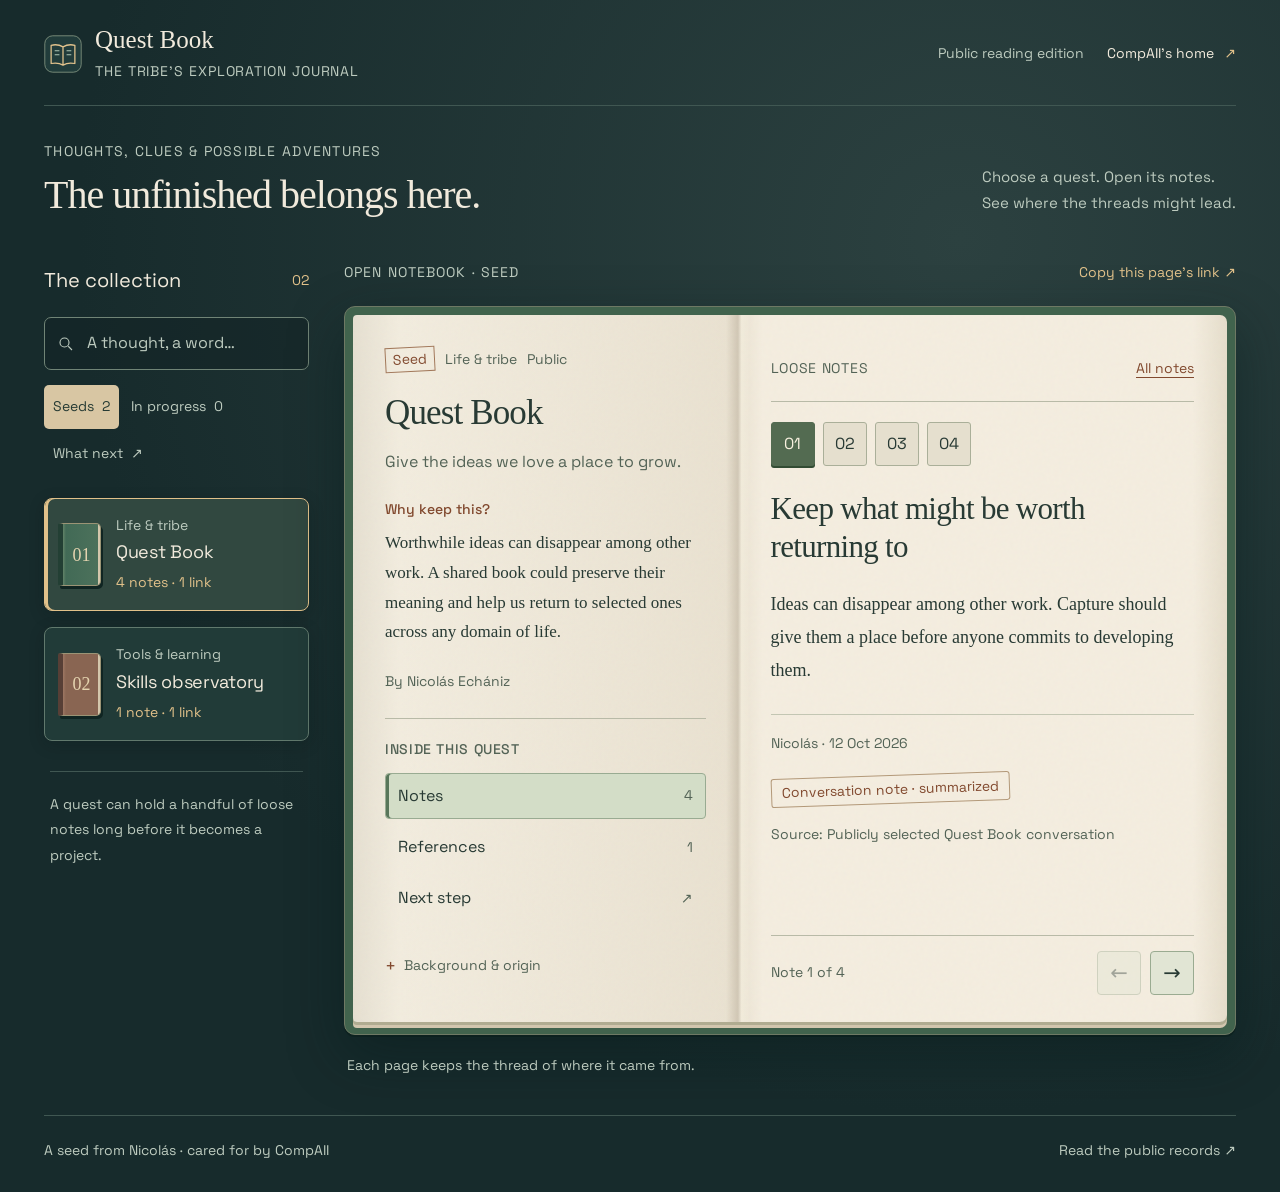
==== commit 08707dab: "Make Quest Book an exploration journal with meaningful page navigation" ====
--- a/public/questbook/index.html
+++ b/public/questbook/index.html
@@ -3,48 +3,48 @@
 <head>
   <meta charset="utf-8">
   <meta name="viewport" content="width=device-width, initial-scale=1">
-  <meta name="description" content="An explorable garden of unfinished possibilities. Follow a spark, gather its loose threads, and find what it could become.">
-  <meta name="theme-color" content="#080c14">
-  <title>Quest Book · A garden of possibilities</title>
+  <meta name="description" content="A tribe journal for unfinished ideas. Open a quest's notebook, follow its notes and references, and find what it could become.">
+  <meta name="theme-color" content="#172b2c">
+  <title>Quest Book · The tribe's exploration journal</title>
   <link rel="icon" href="mark.svg" type="image/svg+xml">
   <link rel="stylesheet" href="style.css">
-  <script src="field.js" defer></script>
   <script src="app.js" defer></script>
 </head>
 <body>
-  <a class="skip" href="#book">Skip to the pages</a>
-  <div class="cosmos" aria-hidden="true">
-    <div class="fallback-art"><svg viewBox="0 0 800 800" fill="none"><defs><radialGradient id="halo"><stop stop-color="#6ad6ca" stop-opacity=".2"/><stop offset="1" stop-color="#6ad6ca" stop-opacity="0"/></radialGradient></defs><circle cx="400" cy="400" r="390" fill="url(#halo)"/><g stroke="#87d7ee" stroke-width="1" opacity=".6"><ellipse cx="400" cy="400" rx="260" ry="100" transform="rotate(30 400 400)"/><ellipse cx="400" cy="400" rx="260" ry="100" transform="rotate(60 400 400)"/><ellipse cx="400" cy="400" rx="260" ry="100" transform="rotate(90 400 400)"/><ellipse cx="400" cy="400" rx="260" ry="100" transform="rotate(120 400 400)"/><ellipse cx="400" cy="400" rx="260" ry="100" transform="rotate(150 400 400)"/><ellipse cx="400" cy="400" rx="260" ry="100" transform="rotate(180 400 400)"/></g><circle cx="400" cy="400" r="50" stroke="#f4c283"/><circle cx="180" cy="420" r="15" fill="#f4c283"/><circle cx="650" cy="510" r="12" fill="#dcb3c3"/></svg></div>
-    <canvas id="field-canvas"></canvas>
-    <div class="edge-shade"></div><div class="texture"></div>
+  <a class="skip" href="#notebook">Skip to the open notebook</a>
+  <div class="shell">
+    <header class="masthead"><a class="brand" href="./"><img src="mark.svg" width="38" height="38" alt=""><span>Quest Book<small>THE TRIBE'S EXPLORATION JOURNAL</small></span></a><div class="home-links"><span class="public-label">Public reading edition</span><a href="/">CompAII's home <span aria-hidden="true">↗</span></a></div></header>
+    <main>
+      <div class="welcome"><div><p class="eyebrow">THOUGHTS, CLUES & POSSIBLE ADVENTURES</p><h1>The unfinished belongs here.</h1></div><p>Choose a quest. Open its notes. <br>See where the threads might lead.</p></div>
+      <div class="desk">
+        <aside class="collection" aria-labelledby="collection-title">
+          <div class="collection-heading"><h2 id="collection-title">The collection</h2><span id="collection-count">—</span></div>
+          <label class="search"><span class="sr-only">Search quests and notes</span><svg width="18" height="18" viewBox="0 0 24 24" fill="none" aria-hidden="true"><circle cx="10" cy="10" r="6" stroke="currentColor" stroke-width="1.5"/><path d="m15 15 5 5" stroke="currentColor" stroke-width="1.5"/></svg><input id="search" type="search" placeholder="A thought, a word…" autocomplete="off"></label>
+          <div class="views" role="group" aria-label="Quest collection view"><button type="button" data-view="seeds" aria-pressed="true">Seeds <span id="seed-count">—</span></button><button type="button" data-view="progress" aria-pressed="false">In progress <span id="progress-count">—</span></button><button type="button" data-view="next" aria-pressed="false">What next <span aria-hidden="true">↗</span></button></div>
+          <div id="quests" class="quest-list"><p class="loading">Opening the collection…</p></div>
+          <p class="collection-note">A quest can hold a handful of loose notes long before it becomes a project.</p>
+          <p class="sr-only" id="result-status" role="status" aria-live="polite"></p>
+        </aside>
+        <section class="notebook-area" id="notebook" aria-label="Open quest notebook" tabindex="-1">
+          <div class="notebook-topline"><span id="notebook-label">OPEN NOTEBOOK</span><button type="button" id="share" disabled>Copy this page's link <span aria-hidden="true">↗</span></button></div>
+          <div class="binding" id="binding" hidden>
+            <div class="book-spread">
+              <section class="context-page" id="quest-context" aria-label="Quest background"></section>
+              <section class="entry-page" aria-labelledby="entry-title">
+                <div class="entry-topline"><span id="entry-section">LOOSE NOTES</span><button type="button" id="show-notes">All notes</button></div>
+                <div id="note-index" class="note-index" role="group" aria-label="Choose a note"></div>
+                <div class="entry-content" id="entry-content"></div>
+                <div class="entry-footer"><span id="page-position"></span><div class="page-turns"><button type="button" id="previous" aria-label="Previous note">←</button><button type="button" id="next" aria-label="Next note">→</button></div></div>
+              </section>
+            </div>
+          </div>
+          <div id="empty-reader" class="empty-reader"><h2>A place for what comes next.</h2><p>The first notebooks are opening.</p></div>
+          <div class="notebook-bottomline"><p id="reader-hint">Every page keeps the thread of where it came from.</p><span id="share-status" role="status"></span></div>
+        </section>
+      </div>
+    </main>
+    <footer><span>A seed from Nicolás · cared for by CompAII</span><a href="quests.json">Read the public records <span aria-hidden="true">↗</span></a></footer>
+    <noscript><p class="no-script">You can <a href="quests.json">read the public notes and references</a> without opening the interactive notebook.</p></noscript>
   </div>
-  <div class="shell">
-    <header class="topbar">
-      <a class="brand" href="./" aria-label="Quest Book start"><img src="mark.svg" width="34" height="34" alt=""><span>QUEST BOOK</span></a>
-      <div class="presentation" role="group" aria-label="Explore the book"><button type="button" data-mode="field" aria-pressed="true">Field</button><button type="button" data-mode="pages" aria-pressed="false">Pages</button></div>
-      <a class="home-link" href="/">CompAII <span aria-hidden="true">↗</span></a>
-    </header>
-    <main>
-      <section class="world" aria-labelledby="hero-title">
-        <div class="world-copy"><p class="eyebrow"><span class="dot"></span> THE TRIBE'S GARDEN OF POSSIBILITIES</p><h1 id="hero-title">Follow <br>a <em>spark.</em></h1><p class="intro">Room for an idea<br>to find its shape.</p></div>
-        <div class="world-note"><span class="orbit-icon" aria-hidden="true">◎</span><p>Nothing here is overdue.<br>Even a quiet seed belongs.</p></div>
-        <section class="seed-field" aria-label="Explore the public seeds"><svg class="field-tethers" id="field-tethers" aria-hidden="true"></svg><div id="seed-pins"></div><p id="field-status" role="status">Finding the first sparks…</p></section>
-        <div class="field-footer"><div class="field-instruction"><span class="gesture" aria-hidden="true">✧</span><p>Drag to wander. Touch to ripple.<br><span>Open a glowing seed to follow its threads.</span></p></div><div class="field-actions"><button type="button" id="stir"><svg aria-hidden="true" width="22" height="15" viewBox="0 0 22 15" fill="none"><path d="M1 8Q5 1 9 8T17 8T21 8" stroke="currentColor" stroke-width="1.4" stroke-linecap="round"/></svg> Stir the field</button><button type="button" id="wander">Find a spark <span aria-hidden="true">↗</span></button></div></div>
-      </section>
-      <section class="book" id="book" aria-labelledby="book-title" hidden>
-        <div class="book-heading"><div><p class="eyebrow">THE LIVING PAGES</p><h2 id="book-title">A place to keep<br>what <em>could be.</em></h2></div><p class="edition" id="edition">Public seeds.<br>Many possible futures.</p></div>
-        <div class="book-controls"><div class="views" role="group" aria-label="Book view"><button type="button" data-view="seeds" aria-pressed="true">Seeds <span id="seed-count">—</span></button><button type="button" data-view="progress" aria-pressed="false">In progress <span id="progress-count">—</span></button><button type="button" data-view="next" aria-pressed="false">What next <span aria-hidden="true">↗</span></button></div><label class="search"><span class="sr-only">Search quests</span><span aria-hidden="true">⌕</span><input id="search" type="search" placeholder="Find a spark…" autocomplete="off"></label></div>
-        <p class="view-note" id="view-note">Ideas we want to keep, with room to become something.</p><div class="quests" id="quests" aria-label="Quests"><p class="loading">Opening the book…</p></div><p class="sr-only" id="result-status" role="status" aria-live="polite"></p>
-        <div class="page-coda"><span aria-hidden="true">✧</span><p>A quest can be a pocketful of loose threads.<br>Its shape comes with exploration.</p></div>
-      </section>
-    </main>
-    <footer class="site-footer"><span>A seed from Nicolás · cared for by CompAII</span><div class="sensory"><button type="button" id="motion" aria-pressed="false">Pause motion</button><button type="button" id="sound" aria-pressed="false">Sound off</button><a href="quests.json" aria-label="Read the public quest records">Records ↗</a></div></footer>
-    <noscript><div class="no-script">This garden needs JavaScript to explore. You can <a href="quests.json">read its public seeds here</a>.</div></noscript>
-  </div>
-  <dialog id="quest-dialog" aria-labelledby="quest-title">
-    <div class="dialog-top"><span class="eyebrow" id="quest-label"></span><button type="button" class="close" aria-label="Close quest">×</button></div>
-    <div class="folio-mark" aria-hidden="true"><span></span><span></span><span></span></div><div id="quest-detail"></div>
-    <div class="dialog-bottom"><button type="button" class="share">Copy quest link <span aria-hidden="true">↗</span></button><span id="share-status" role="status"></span></div>
-  </dialog>
 </body>
 </html>
--- a/public/questbook/style.css
+++ b/public/questbook/style.css
@@ -1,1224 +1,134 @@
-@font-face {
-  font-family:'Space Grotesk';
-  src:url('fonts/space-grotesk-latin.woff2') format('woff2');
-  font-weight:300 700;
-  font-style:normal;
-  font-display:swap
-}
-:root {
-  color-scheme:dark;
-  --space:#080c14;
-  --panel:#101923;
-  --ink:#f5f0e6;
-  --muted:#b2c0cd;
-  --amber:#f4c283;
-  --cyan:#87d7ee;
-  --border:#34434e
-}
-* {
-  box-sizing:border-box
-}
-html {
-  scroll-behavior:smooth
-}
-body {
-  margin:0;
-  background:var(--space);
-  color:var(--ink);
-  font:16px/1.65 'Space Grotesk',system-ui,sans-serif
-}
-button,input {
-  font:inherit
-}
-button {
-  cursor:pointer
-}
-a {
-  color:var(--cyan);
-  text-decoration:none
-}
-a:hover {
-  text-decoration:underline
-}
-button,a,input {
-  touch-action:manipulation
-}
-button:focus-visible,a:focus-visible,input:focus-visible {
-  outline:2px solid var(--cyan);
-  outline-offset:5px
-}
-button:disabled {
-  cursor:default;
-  opacity:.6
-}
-[hidden] {
-  display:none!important
-}
-.shell {
-  position:relative;
-  z-index:2;
-  min-height:100svh;
-  pointer-events:none
-}
-.shell button,.shell a,.shell input,.search {
-  pointer-events:auto
-}
-.cosmos {
-  position:fixed;
-  inset:0;
-  overflow:hidden;
-  z-index:0;
-  background:radial-gradient(ellipse at 60% 45%,#133335,#080c14 70%)
-}
-#field-canvas {
-  display:block;
-  width:100%;
-  height:100%;
-  touch-action:none;
-  cursor:grab
-}
-#field-canvas:active {
-  cursor:grabbing
-}
-.edge-shade {
-  position:absolute;
-  inset:0;
-  pointer-events:none;
-  background:linear-gradient(180deg,#080c1450 0%,transparent 23%,transparent 72%,#080c14 100%)
-}
-.texture {
-  position:absolute;
-  inset:0;
-  opacity:.14;
-  pointer-events:none;
-  background-image:url("data:image/svg+xml,%3Csvg viewBox='0 0 180 180' xmlns='http://www.w3.org/2000/svg'%3E%3Cfilter id='n'%3E%3CfeTurbulence type='fractalNoise' baseFrequency='.85' numOctaves='3' stitchTiles='stitch'/%3E%3C/filter%3E%3Crect width='100%25' height='100%25' opacity='.3' filter='url(%23n)'/%3E%3C/svg%3E")
-}
-.fallback-art {
-  position:absolute;
-  width:min(85vw,900px);
-  top:50%;
-  left:53%;
-  transform:translate(-50%,-50%);
-  pointer-events:none
-}
-.fallback-art svg {
-  display:block;
-  width:100%
-}
-html[data-renderer=webgl] .fallback-art {
-  visibility:hidden
-}
-.topbar {
-  min-height:96px;
-  padding:20px 48px;
-  display:flex;
-  align-items:center;
-  justify-content:space-between;
-  gap:18px;
-  flex-wrap:wrap
-}
-.brand {
-  display:flex;
-  align-items:center;
-  gap:12px;
-  color:var(--ink);
-  font-size:14px;
-  letter-spacing:.14em;
-  font-weight:500
-}
-.brand img {
-  flex-shrink:0
-}
-.presentation {
-  display:flex;
-  gap:4px;
-  padding:4px;
-  border:1px solid #546a7170;
-  background:#0b17229e;
-  border-radius:100px;
-  backdrop-filter:blur(15px)
-}
-.presentation button {
-  border:0;
-  border-radius:100px;
-  padding:6px 20px;
-  min-height:40px;
-  background:none;
-  color:var(--muted);
-  font-size:14px
-}
-.presentation button[aria-pressed=true] {
-  background:#d6e5df;
-  color:#142126
-}
-.home-link {
-  color:var(--muted);
-  font-size:14px
-}
-.home-link span {
-  color:var(--amber);
-  margin-left:9px
-}
-.world {
-  min-height:max(650px,calc(100svh - 166px))
-}
-.world-copy {
-  position:absolute;
-  top:145px;
-  left:6vw;
-  max-width:400px
-}
-.eyebrow {
-  color:var(--muted);
-  font-size:14px;
-  line-height:1.5;
-  letter-spacing:.11em;
-  font-weight:500
-}
-.dot {
-  display:inline-block;
-  width:6px;
-  height:6px;
-  background:var(--amber);
-  border-radius:50%;
-  margin:0 7px 2px 0;
-  box-shadow:0 0 15px #f4c28366
-}
-h1 {
-  font-size:clamp(58px,7.2vw,106px);
-  line-height:.98;
-  font-weight:400;
-  letter-spacing:-.065em;
-  margin:22px 0 24px
-}
-em {
-  font-style:normal;
-  color:var(--amber)
-}
-.intro {
-  font-size:17px;
-  line-height:1.75;
-  color:var(--muted)
-}
-.world-note {
-  position:absolute;
-  top:160px;
-  right:48px;
-  display:flex;
-  align-items:start;
-  gap:13px
-}
-.world-note p {
-  margin:0;
-  font-size:14px;
-  color:var(--muted);
-  line-height:1.7
-}
-.orbit-icon {
-  font-size:29px;
-  color:var(--amber);
-  line-height:1.4
-}
-.seed-field {
-  position:absolute;
-  inset:0;
-  pointer-events:none
-}
-.seed-pin {
-  position:absolute;
-  left:50%;
-  top:56%;
-  width:225px;
-  padding:0;
-  background:none;
-  border:none;
-  color:var(--ink);
-  text-align:left;
-  transform:translate(-50%,-50%);
-  will-change:transform
-}
-.seed-pin:nth-child(1) {
-  left:29%;
-  top:57%
-}
-.seed-pin:nth-child(2) {
-  left:77%;
-  top:62%
-}
-.pin-anchor {
-  display:block;
-  position:relative;
-  width:18px;
-  height:18px;
-  margin:0 0 24px 14px;
-  background:var(--seed-color,var(--amber));
-  border-radius:50%;
-  box-shadow:0 0 20px var(--seed-color,var(--amber));
-  transition:transform .25s
-}
-.pin-anchor::before {
-  content:'';
-  position:absolute;
-  inset:-10px;
-  border:1px solid var(--seed-color,var(--amber));
-  border-radius:50%;
-  opacity:.5
-}
-.pin-anchor::after {
-  content:'';
-  position:absolute;
-  height:32px;
-  width:1px;
-  background:linear-gradient(var(--seed-color,var(--amber)),transparent);
-  top:18px;
-  left:8px
-}
-.pin-label {
-  display:block;
-  padding:14px 18px 15px;
-  border:1px solid #75989a70;
-  border-radius:3px 15px 15px 15px;
-  background:linear-gradient(140deg,#152934c9,#09131abd);
-  backdrop-filter:blur(16px);
-  box-shadow:0 12px 45px #00000035;
-  transition:border-color .25s,background .25s,transform .25s
-}
-.pin-domain {
-  display:flex;
-  gap:8px;
-  align-items:center;
-  color:var(--seed-color,var(--amber));
-  font-size:14px;
-  line-height:1.5
-}
-.pin-name {
-  display:block;
-  font-size:18px;
-  line-height:1.4;
-  margin-top:7px;
-  letter-spacing:-.025em
-}
-.pin-open {
-  display:block;
-  font-size:14px;
-  color:var(--muted);
-  margin-top:10px
-}
-.pin-open span {
-  color:var(--seed-color,var(--amber));
-  float:right
-}
-.seed-pin:hover .pin-label,.seed-pin:focus-visible .pin-label {
-  border-color:var(--seed-color,var(--amber));
-  background:#193b45ed;
-  transform:translateY(-4px)
-}
-.seed-pin:hover .pin-anchor {
-  transform:scale(1.3)
-}
-#field-status {
-  position:absolute;
-  left:48px;
-  bottom:174px;
-  font-size:14px;
-  color:var(--muted)
-}
-.field-footer {
-  position:absolute;
-  left:48px;
-  right:48px;
-  bottom:105px;
-  display:flex;
-  align-items:center;
-  justify-content:space-between;
-  gap:24px;
-  flex-wrap:wrap
-}
-.field-instruction {
-  display:flex;
-  align-items:center;
-  gap:16px
-}
-.gesture {
-  font-size:35px;
-  color:var(--cyan)
-}
-.field-instruction p {
-  margin:0;
-  font-size:15px;
-  color:var(--ink)
-}
-.field-instruction p span {
-  color:var(--muted);
-  font-size:14px
-}
-.field-actions {
-  display:flex;
-  gap:12px;
-  flex-wrap:wrap
-}
-.field-actions button {
-  border-radius:100px;
-  min-height:48px;
-  padding:10px 19px;
-  border:1px solid #708d97;
-  color:var(--ink);
-  background:#0b1925c9;
-  backdrop-filter:blur(15px);
-  font-size:15px
-}
-.field-actions #wander {
-  background:var(--amber);
-  color:#172126;
-  border-color:var(--amber);
-  font-weight:500
-}
-.field-actions button:hover {
-  box-shadow:0 0 25px #87d7ee22;
-  border-color:var(--cyan)
-}
-.field-actions span {
-  margin-right:5px
-}
-.site-footer {
-  display:flex;
-  justify-content:space-between;
-  align-items:center;
-  gap:20px;
-  padding:15px 48px 25px;
-  font-size:14px;
-  color:var(--muted);
-  flex-wrap:wrap
-}
-.sensory {
-  display:flex;
-  align-items:center;
-  gap:18px;
-  flex-wrap:wrap
-}
-.sensory button {
-  border:0;
-  padding:8px 0;
-  min-height:44px;
-  font-size:14px;
-  color:var(--muted);
-  background:none
-}
-.sensory button[aria-pressed=true] {
-  color:var(--amber)
-}
-.sensory a {
-  color:var(--muted)
-}
-.book {
-  pointer-events:auto;
-  max-width:1100px;
-  margin:45px auto 0;
-  padding:0 40px
-}
-.pages-mode .cosmos {
-  opacity:.28;
-  pointer-events:none
-}
-.pages-mode .world {
-  display:none
-}
-.pages-mode .site-footer {
-  max-width:1100px;
-  margin:30px auto 0;
-  padding:25px 40px;
-  border-top:1px solid var(--border)
-}
-.pages-mode .sensory #motion,.pages-mode .sensory #sound {
-  display:none
-}
-.book-heading {
-  display:flex;
-  justify-content:space-between;
-  align-items:end;
-  gap:25px;
-  flex-wrap:wrap
-}
-.book-heading .eyebrow {
-  margin:0 0 17px
-}
-h2 {
-  margin:0;
-  font-size:48px;
-  font-weight:400;
-  line-height:1.12;
-  letter-spacing:-.05em
-}
-.edition {
-  font-size:15px;
-  color:var(--muted);
-  margin:0 0 4px
-}
-.book-controls {
-  display:flex;
-  align-items:center;
-  justify-content:space-between;
-  gap:20px;
-  margin-top:36px
-}
-.views {
-  display:flex;
-  border:1px solid var(--border);
-  padding:4px;
-  border-radius:8px;
-  gap:4px;
-  flex-wrap:wrap;
-  background:#101923c9
-}
-.views button {
-  background:none;
-  color:var(--muted);
-  border:0;
-  border-radius:5px;
-  padding:9px 14px;
-  min-height:44px;
-  font-size:15px
-}
-.views button[aria-pressed=true] {
-  background:#253b41;
-  color:var(--ink)
-}
-.views button span {
-  margin-left:8px;
-  color:var(--amber)
-}
-.search {
-  display:flex;
-  align-items:center;
-  gap:10px;
-  border:1px solid var(--border);
-  border-radius:7px;
-  padding:10px 13px;
-  color:var(--muted);
-  max-width:270px
-}
-.search>span[aria-hidden] {
-  font-size:24px;
-  line-height:1
-}
-.search input {
-  width:100%;
-  min-width:0;
-  background:none;
-  border:0;
-  color:var(--ink);
-  font-size:16px
-}
-.search input::placeholder {
-  color:var(--muted)
-}
-.view-note {
-  color:var(--muted);
-  font-size:15px;
-  margin:20px 0
-}
-.quests {
-  display:grid;
-  grid-template-columns:1fr 1fr;
-  gap:20px
-}
-.quest {
-  display:flex;
-  flex-direction:column;
-  background:#111e29e6;
-  border:1px solid var(--border);
-  border-radius:16px;
-  overflow:hidden;
-  padding:28px;
-  min-width:0
-}
-.quest:first-child {
-  border-color:#776142
-}
-.card-top {
-  display:flex;
-  justify-content:space-between;
-  align-items:center;
-  gap:12px;
-  font-size:14px;
-  color:var(--muted);
-  flex-wrap:wrap
-}
-.state {
-  color:var(--amber);
-  display:flex;
-  align-items:center;
-  gap:7px
-}
-.state::before {
-  content:'';
-  width:6px;
-  height:6px;
-  border:1px solid var(--amber);
-  border-radius:50%
-}
-.quest h3 {
-  font-size:25px;
-  line-height:1.25;
-  letter-spacing:-.035em;
-  font-weight:500;
-  margin:25px 0 12px
-}
-.subtitle {
-  color:var(--muted);
-  margin:0 0 22px
-}
-.next-step {
-  border-top:1px solid var(--border);
-  padding-top:19px;
-  flex:1
-}
-.next-step p {
-  margin:7px 0 20px;
-  font-size:16px
-}
-.small-label {
-  font-size:14px;
-  color:var(--cyan);
-  font-weight:500
-}
-.card-footer {
-  display:flex;
-  align-items:end;
-  justify-content:space-between;
-  gap:12px;
-  flex-wrap:wrap
-}
-.attribution {
-  color:var(--muted);
-  font-size:14px;
-  line-height:1.5;
-  max-width:70%;
-  overflow-wrap:anywhere
-}
-.attribution span {
-  display:block;
-  margin-top:3px;
-  color:var(--ink)
-}
-.open-quest {
-  background:none;
-  border:1px solid #6b838b;
-  color:var(--ink);
-  border-radius:7px;
-  padding:9px 13px;
-  min-height:44px
-}
-.open-quest:hover {
-  border-color:var(--amber);
-  color:var(--amber)
-}
-.empty {
-  grid-column:1/-1;
-  border:1px dashed #64777f;
-  border-radius:16px;
-  text-align:center;
-  padding:38px 26px;
-  background:var(--panel)
-}
-.empty h3 {
-  font-size:24px;
-  font-weight:500;
-  margin:0 0 8px
-}
-.empty p {
-  color:var(--muted);
-  max-width:510px;
-  margin:0 auto
-}
-.empty button {
-  margin-top:18px;
-  color:var(--cyan);
-  background:none;
-  border:1px solid var(--border);
-  padding:9px 16px;
-  border-radius:6px;
-  min-height:44px
-}
-.effort {
-  color:var(--amber);
-  font-size:14px;
-  margin:0 0 18px
-}
-.page-coda {
-  display:flex;
-  align-items:center;
-  justify-content:center;
-  gap:20px;
-  margin:45px 0;
-  color:var(--muted);
-  font-size:16px
-}
-.page-coda>span {
-  color:var(--amber);
-  font-size:40px
-}
-dialog {
-  pointer-events:auto;
-  border:1px solid #738485;
-  border-radius:24px;
-  background:linear-gradient(150deg,#1b3139,#101820 50%);
-  color:var(--ink);
-  width:min(760px,calc(100% - 28px));
-  max-height:calc(100dvh - 36px);
-  padding:30px 36px;
-  overflow:auto;
-  box-shadow:0 30px 160px #000000aa
-}
-dialog[open] {
-  animation:unfold .45s cubic-bezier(.16,1,.3,1)
-}
-dialog::backdrop {
-  background:#030b12ac;
-  backdrop-filter:blur(10px)
-}
-@keyframes unfold {
-  from {
-    opacity:0;
-    transform:translateY(24px) scale(.95) rotate(-1deg)
-  }
-  to {
-    opacity:1;
-    transform:none
-  }
-}
-.dialog-top {
-  display:flex;
-  justify-content:space-between;
-  align-items:center;
-  gap:15px;
-  flex-wrap:wrap
-}
-.close {
-  min-width:44px;
-  height:44px;
-  background:#0b192855;
-  border:1px solid #6c8586;
-  border-radius:50%;
-  color:var(--ink);
-  font-size:25px;
-  line-height:1
-}
-.folio-mark {
-  position:relative;
-  width:80px;
-  height:70px;
-  margin:10px 0 14px
-}
-.folio-mark span {
-  position:absolute;
-  width:70px;
-  height:35px;
-  border:1px solid var(--amber);
-  border-radius:50%;
-  transform:rotate(-35deg);
-  top:15px;
-  left:0
-}
-.folio-mark span:nth-child(2) {
-  transform:rotate(35deg);
-  border-color:var(--cyan)
-}
-.folio-mark span:nth-child(3) {
-  transform:rotate(90deg);
-  border-color:#dcb3c3
-}
-.detail-title {
-  font-size:38px;
-  line-height:1.13;
-  letter-spacing:-.04em;
-  font-weight:400;
-  margin:15px 0 15px
-}
-.detail-subtitle {
-  font-size:18px;
-  color:var(--muted);
-  margin:0 0 20px
-}
-.meta {
-  display:flex;
-  flex-wrap:wrap;
-  gap:8px;
-  margin-bottom:24px
-}
-.meta span {
-  font-size:14px;
-  color:var(--muted);
-  border:1px solid #57727b;
-  padding:3px 10px;
-  border-radius:100px
-}
-.detail-section {
-  margin:25px 0
-}
-.detail-section h3 {
-  color:var(--cyan);
-  font-size:15px;
-  font-weight:500;
-  margin:0 0 7px
-}
-.detail-section p {
-  margin:0;
-  line-height:1.8
-}
-.detail-next {
-  padding:18px 20px;
-  border:1px solid #776142;
-  background:#2b281f;
-  border-radius:12px
-}
-.detail-next h3 {
-  color:var(--amber)
-}
-.references {
-  display:flex;
-  flex-wrap:wrap;
-  gap:10px 20px
-}
-.boundary {
-  color:var(--muted);
-  font-size:14px;
-  border-top:1px solid var(--border);
-  padding-top:18px;
-  margin:24px 0
-}
-.dialog-bottom {
-  display:flex;
-  align-items:center;
-  gap:16px;
-  flex-wrap:wrap;
-  border-top:1px solid var(--border);
-  padding-top:20px
-}
-.share {
-  background:var(--amber);
-  color:var(--space);
-  border:0;
-  border-radius:100px;
-  padding:10px 20px;
-  min-height:44px
-}
-.dialog-bottom>span {
-  font-size:14px;
-  color:var(--cyan);
-  overflow-wrap:anywhere
-}
-.threads-heading {
-  display:flex;
-  align-items:center;
-  justify-content:space-between;
-  gap:12px;
-  margin:30px 0 18px
-}
-.threads-heading h3 {
-  font-size:20px;
-  font-weight:400;
-  margin:0
-}
-.threads-heading>span {
-  font-size:14px;
-  color:var(--muted)
-}
-.threads {
-  display:grid;
-  grid-template-columns:1fr 1fr;
-  gap:18px;
-  padding:5px
-}
-.clipping {
-  min-width:0;
-  padding:19px 20px 16px;
-  background:#e4ddd0;
-  color:#23323a;
-  border-radius:3px 14px 5px 6px;
-  transform:rotate(-1.5deg);
-  box-shadow:0 8px 20px #0003
-}
-.clipping:nth-child(2n) {
-  background:#c7dfd8;
-  transform:rotate(1.2deg)
-}
-.clipping:nth-child(3n) {
-  background:#d5cbdc;
-  transform:rotate(.5deg)
-}
-.clipping h4 {
-  font-size:18px;
-  line-height:1.35;
-  letter-spacing:-.025em;
-  font-weight:500;
-  margin:13px 0 9px
-}
-.clipping p {
-  font-size:15px;
-  line-height:1.7;
-  margin:0 0 17px
-}
-.clipping .clip-kind {
-  font-size:14px;
-  letter-spacing:.06em;
-  color:#3c5158
-}
-.clipping .clip-source {
-  font-size:14px;
-  line-height:1.5;
-  color:#3c5158;
-  border-top:1px solid #5a6a704d;
-  padding-top:10px
-}
-.clipping a {
-  color:#23494e;
-  text-decoration:underline
-}
-.threads-caption {
-  font-size:14px;
-  color:var(--muted);
-  margin:18px 0 25px
-}
-.skip {
-  position:fixed;
-  top:-100px;
-  left:20px;
-  z-index:10;
-  padding:12px 18px;
-  background:var(--panel);
-  pointer-events:auto
-}
-.skip:focus {
-  top:15px
-}
-.no-script {
-  pointer-events:auto;
-  position:fixed;
-  bottom:110px;
-  left:20px;
-  right:20px;
-  padding:20px;
-  background:var(--panel)
-}
-.sr-only {
-  position:absolute;
-  width:1px;
-  height:1px;
-  padding:0;
-  margin:-1px;
-  overflow:hidden;
-  clip:rect(0,0,0,0);
-  white-space:nowrap;
-  border:0
-}
-@media(min-height:850px) {
-  .world-copy {
-    top:18vh
-  }
-  .world-note {
-    top:20vh
-  }
-  #field-status {
-    bottom:174px
-  }
-}
-@media(max-width:900px) {
-  .topbar {
-    padding:20px 28px
-  }
-  .world-note {
-    display:none
-  }
-  .world-copy {
-    left:28px;
-    max-width:320px
-  }
-  .field-footer {
-    left:28px;
-    right:28px
-  }
-  .field-instruction {
-    max-width:310px
-  }
-  .site-footer {
-    padding-left:28px;
-    padding-right:28px
-  }
-  .book-controls {
-    flex-direction:column;
-    align-items:stretch
-  }
-  .search {
-    max-width:none
-  }
-}
-@media(max-width:600px) {
-  .topbar {
-    min-height:78px;
-    padding:15px 20px;
-    gap:10px
-  }
-  .brand {
-    gap:8px;
-    font-size:14px;
-    letter-spacing:.04em
-  }
-  .brand img {
-    width:28px;
-    height:28px
-  }
-  .presentation button {
-    font-size:14px;
-    min-height:44px;
-    padding:5px 12px
-  }
-  .home-link {
-    display:none
-  }
-  .world {
-    min-height:max(660px,calc(100svh - 152px))
-  }
-  .world-copy {
-    top:110px;
-    left:24px;
-    max-width:calc(100% - 48px)
-  }
-  .world-copy .eyebrow {
-    max-width:245px;
-    font-size:14px;
-    letter-spacing:.055em
-  }
-  h1 {
-    font-size:52px;
-    margin:18px 0 17px
-  }
-  h1 br {
-    display:none
-  }
-  .intro {
-    font-size:16px;
-    margin:0
-  }
-  .intro br {
-    display:none
-  }
-  .seed-pin {
-    width:178px
-  }
-  .seed-pin:nth-child(1) {
-    left:31%;
-    top:52%
-  }
-  .seed-pin:nth-child(2) {
-    left:68%;
-    top:69%
-  }
-  .pin-label {
-    padding:12px 14px
-  }
-  .pin-domain {
-    font-size:14px
-  }
-  .pin-name {
-    font-size:16px
-  }
-  .pin-open {
-    font-size:14px;
-    margin-top:8px
-  }
-  .pin-anchor {
-    width:13px;
-    height:13px;
-    margin-bottom:17px
-  }
-  .pin-anchor::before {
-    inset:-8px
-  }
-  .pin-anchor::after {
-    top:13px;
-    left:6px;
-    height:22px
-  }
-  #field-status {
-    top:275px;
-    left:24px;
-    bottom:auto
-  }
-  .field-footer {
-    position:relative;
-    left:auto;
-    right:auto;
-    bottom:auto;
-    padding:555px 20px 20px;
-    display:block
-  }
-  .field-instruction {
-    display:none
-  }
-  .field-actions {
-    gap:10px;
-    flex-wrap:wrap;
-    justify-content:space-between
-  }
-  .field-actions button {
-    font-size:14px;
-    padding:10px 15px
-  }
-  .site-footer {
-    gap:10px;
-    padding:10px 20px 20px
-  }
-  .site-footer>span {
-    font-size:14px
-  }
-  .sensory {
-    gap:17px
-  }
-  .book {
-    margin-top:28px;
-    padding:0 20px
-  }
-  .book-heading {
-    align-items:start;
-    flex-direction:column;
-    gap:16px
-  }
-  h2 {
-    font-size:37px
-  }
-  .edition br {
-    display:none
-  }
-  .book-controls {
-    margin-top:25px
-  }
-  .views {
-    justify-content:space-between;
-    gap:0
-  }
-  .views button {
-    padding:9px 10px;
-    font-size:14px
-  }
-  .views button span {
-    margin-left:5px
-  }
-  .quests {
-    grid-template-columns:1fr
-  }
-  .quest {
-    padding:24px
-  }
-  .attribution {
-    max-width:65%
-  }
-  .pages-mode .site-footer {
-    padding:20px;
-    margin-top:20px
-  }
-  dialog {
-    padding:22px;
-    border-radius:20px
-  }
-  .detail-title {
-    font-size:32px
-  }
-  .threads {
-    grid-template-columns:1fr;
-    gap:18px
-  }
-  .clipping {
-    transform:rotate(-.6deg)
-  }
-  .clipping:nth-child(2n) {
-    transform:rotate(.6deg)
-  }
-}
-@media(max-width:350px) {
-  .brand {
-    letter-spacing:0
-  }
-  .brand img {
-    width:24px;
-    height:24px
-  }
-  .presentation button {
-    padding:5px 9px
-  }
-  h1 {
-    font-size:44px
-  }
-  .seed-pin {
-    width:160px
-  }
-  .field-actions button {
-    padding:10px 11px
-  }
-  .views {
-    justify-content:start
-  }
-}
-@media(prefers-reduced-motion:reduce) {
-  html {
-    scroll-behavior:auto
-  }
-  *,*::before,*::after {
-    animation:none!important;
-    transition:none!important
-  }
-}
-@media(min-width:601px) and (max-height:800px) {
-  .world {
-    min-height:calc(100svh - 166px)
-  }
-  .world-copy {
-    top:105px
-  }
-  h1 {
-    font-size:80px
-  }
-  .world-note {
-    top:120px
-  }
-  .intro {
-    font-size:16px
-  }
-}
-.field-tethers {
-  position:absolute;
-  inset:0;
-  width:100%;
-  height:100%;
-  overflow:visible;
-  pointer-events:none
-}
-.field-tethers path {
-  fill:none;
-  stroke-width:1;
-  opacity:.35
-}
-.field-actions button {
-  display:inline-flex;
-  gap:8px;
-  align-items:center;
-  justify-content:center
-}
-.field-actions svg {
-  flex-shrink:0
-}
-.pin-label {
-  overflow-wrap:anywhere
-}
-.field-tethers {
-  overflow:hidden
-}
-#field-status {
-  max-width:calc(100vw - 48px)
-}
-.presentation {
-  flex-wrap:wrap
-}
-.threads-heading {
-  flex-wrap:wrap
-}
+@font-face {font-family:'Space Grotesk';src:url('fonts/space-grotesk-latin.woff2') format('woff2');font-weight:300 700;font-style:normal;font-display:swap}
+:root {color-scheme:dark;--desk:#172b2c;--ink:#f1eadc;--muted:#bdcbbf;--amber:#e1c18a;--paper:#f0e9dc;--paper-ink:#283a34;--paper-muted:#536356;--rust:#81492e;--line:#405752;--serif:Georgia,'Times New Roman',serif}
+* {box-sizing:border-box}
+body {margin:0;background:radial-gradient(ellipse at 75% 20%,#2c4140,transparent 65%),var(--desk);color:var(--ink);font:16px/1.65 'Space Grotesk',system-ui,sans-serif}
+button,input {font:inherit}
+button {cursor:pointer;touch-action:manipulation}
+a {color:var(--amber);text-decoration:none}
+a:hover {text-decoration:underline}
+button:focus-visible,a:focus-visible,input:focus-visible,section[tabindex]:focus-visible {outline:2px solid var(--amber);outline-offset:4px}
+button:disabled {cursor:default;opacity:.4}
+[hidden] {display:none!important}
+.shell {max-width:1510px;padding:0 44px;margin:0 auto}
+.masthead {display:flex;align-items:center;justify-content:space-between;gap:20px;flex-wrap:wrap;padding:25px 0 23px;border-bottom:1px solid var(--line)}
+.brand {display:flex;align-items:center;gap:13px;color:var(--ink);font:25px/1.2 var(--serif)}
+.brand img {flex-shrink:0}
+.brand small {display:block;font:14px/1.6 'Space Grotesk',sans-serif;letter-spacing:.065em;color:var(--muted);margin-top:5px}
+.home-links {display:flex;align-items:center;gap:23px;font-size:14px;flex-wrap:wrap}
+.public-label {color:var(--muted)}
+.home-links a {color:var(--ink)}
+.home-links a span {color:var(--amber);margin-left:6px}
+.welcome {display:flex;align-items:end;justify-content:space-between;gap:24px;flex-wrap:wrap;padding:35px 0 32px}
+.eyebrow {font-size:14px;line-height:1.5;color:var(--muted);letter-spacing:.09em;margin:0 0 10px}
+h1 {font:40px/1.15 var(--serif);letter-spacing:-.025em;margin:0}
+.welcome>p {font-size:15px;color:var(--muted);margin:0 0 3px;line-height:1.7}
+.desk {display:grid;grid-template-columns:265px minmax(0,1fr);gap:35px;align-items:start}
+.collection {padding:14px 0 0;min-width:0}
+.collection-heading {display:flex;justify-content:space-between;align-items:center;gap:12px;margin-bottom:20px}
+.collection-heading h2 {font-size:20px;font-weight:400;margin:0}
+.collection-heading>span {color:var(--amber);font-size:14px}
+.search {display:flex;align-items:center;gap:10px;border:1px solid #708476;border-radius:7px;padding:11px 12px;color:var(--muted);background:#12222580}
+.search svg {flex-shrink:0}
+.search input {color:var(--ink);font-size:16px;background:none;border:0;min-width:0;width:100%}
+.search input::placeholder {color:var(--muted)}
+.views {display:flex;gap:3px;flex-wrap:wrap;margin:15px 0 22px}
+.views button {border:0;background:none;color:var(--muted);font-size:14px;min-height:44px;padding:6px 9px;border-radius:5px}
+.views button span {margin-left:4px}
+.views button[aria-pressed=true] {background:#d8c6a3;color:#263b34}
+.quest-list {display:flex;flex-direction:column;gap:16px}
+.quest-choice {display:flex;align-items:center;gap:15px;width:100%;text-align:left;color:var(--ink);padding:16px 13px;background:#213b38;border:1px solid #61796d;border-radius:8px;box-shadow:0 4px 16px #07151333;transition:border-color .15s,background .15s}
+.quest-choice[aria-pressed=true] {background:#314840;border-color:var(--amber);box-shadow:inset 3px 0 0 var(--amber),0 4px 16px #07151333}
+.quest-choice:hover {background:#354d44;border-color:var(--amber)}
+.mini-journal {display:grid;place-items:center;flex-shrink:0;width:43px;height:63px;border-radius:2px 5px 5px 2px;border:1px solid #9b9475;border-left:5px solid #233f34;background:linear-gradient(90deg,#628368 0%,#426a56 8%,#4c715b 95%,#d4c7ac 95%);color:#e5d4b0;box-shadow:2px 3px 0 #102522;font:18px/1 var(--serif)}
+.quest-choice:nth-child(2n) .mini-journal {background:linear-gradient(90deg,#9d7763 0%,#896552 8%,#896552 95%,#d4c7ac 95%);border-left-color:#573f36}
+.choice-copy {display:block;min-width:0}
+.choice-domain {font-size:14px;color:var(--muted);display:block;line-height:1.45}
+.choice-title {font-size:18px;line-height:1.35;display:block;margin:5px 0 7px;letter-spacing:-.015em}
+.choice-count {font-size:14px;color:var(--amber);display:block}
+.collection-note {color:var(--muted);font-size:14px;line-height:1.8;margin:30px 6px 0;border-top:1px solid var(--line);padding-top:20px}
+.notebook-area {min-width:0}
+.notebook-topline {display:flex;justify-content:space-between;align-items:center;gap:14px;margin:0 0 12px;flex-wrap:wrap;font-size:14px;color:var(--muted)}
+.notebook-topline>span {letter-spacing:.08em}
+#share {font-size:14px;color:var(--amber);background:none;border:0;padding:8px 0;min-height:44px}
+.binding {border:1px solid #6e7964;border-radius:11px;background:#41634d;padding:8px 8px 12px;box-shadow:0 20px 55px #05181870,0 2px 0 #102522}
+.book-spread {position:relative;display:grid;grid-template-columns:44% 56%;border-radius:4px 7px 7px 4px;overflow:hidden;min-height:650px;box-shadow:0 3px 0 #b0ac91,0 6px 0 #d2c6ae}
+.book-spread::after {content:'';position:absolute;left:44%;top:0;bottom:0;width:24px;transform:translateX(-50%);background:linear-gradient(90deg,transparent,#66533a2b 45%,#4c3a2326 50%,#fffbeb55 65%,transparent);pointer-events:none}
+.context-page,.entry-page {color:var(--paper-ink);background:var(--paper);min-width:0}
+.context-page {padding:32px 32px 34px;background:linear-gradient(90deg,#e5dfd0,#f2ecde 12%,#e9e1d0 99%);position:relative}
+.entry-page {padding:31px 33px 27px;background:linear-gradient(90deg,#e9e1d0,#f4eddf 5%,#f4eddf 93%,#e5ddca);display:flex;flex-direction:column;position:relative}
+.context-page::before,.entry-page::before {content:'';position:absolute;inset:0;opacity:.2;pointer-events:none;background-image:url("data:image/svg+xml,%3Csvg viewBox='0 0 150 150' xmlns='http://www.w3.org/2000/svg'%3E%3Cfilter id='n'%3E%3CfeTurbulence type='fractalNoise' baseFrequency='.8' numOctaves='3' stitchTiles='stitch'/%3E%3C/filter%3E%3Crect width='100%25' height='100%25' opacity='.15' filter='url(%23n)'/%3E%3C/svg%3E")}
+.context-page>* ,.entry-page>* {position:relative}
+.quest-meta {display:flex;align-items:center;gap:10px;flex-wrap:wrap;font-size:14px;color:var(--paper-muted);margin:0 0 21px}
+.seed-stamp {color:var(--rust);border:1px solid #a2785a;display:inline-flex;padding:1px 7px;line-height:1.5;transform:rotate(-3deg);font-size:14px}
+.quest-title {font:35px/1.12 var(--serif);letter-spacing:-.025em;margin:0 0 16px;overflow-wrap:anywhere}
+.quest-subtitle {color:var(--paper-muted);font-size:16px;line-height:1.65;margin:0 0 23px}
+.why-label {color:var(--rust);font-size:14px;font-weight:500;margin:0 0 7px}
+.why-body {font:17px/1.75 var(--serif);margin:0 0 23px}
+.quest-author {font-size:14px;line-height:1.6;color:var(--paper-muted);margin:0 0 26px}
+.contents-title {color:var(--paper-muted);font-size:14px;font-weight:500;letter-spacing:.045em;border-top:1px solid #b8baa7;padding-top:19px;margin:0 0 11px}
+.contents {display:flex;flex-direction:column;gap:5px}
+.contents button {background:none;border:1px solid transparent;border-radius:4px;color:var(--paper-ink);font-size:16px;text-align:left;display:flex;justify-content:space-between;align-items:center;gap:12px;padding:9px 12px;min-height:44px}
+.contents button span {color:var(--paper-muted);font-size:14px}
+.contents button[aria-pressed=true] {background:#d3ddc7;border-color:#99ab92;box-shadow:inset 3px 0 0 #58765a}
+.contents button:hover {border-color:#7e9175}
+.context-page details {font-size:14px;line-height:1.75;color:var(--paper-muted);margin-top:22px}
+.context-page summary {cursor:pointer;min-height:44px;display:flex;align-items:center;gap:8px;list-style:none}
+.context-page summary::before {content:'+';font-size:18px;color:var(--rust)}
+.context-page details[open] summary::before {content:'−'}
+.context-page details p {margin:5px 0 16px}
+.context-page details h3 {color:var(--paper-ink);font-size:14px;font-weight:500;margin:17px 0 4px}
+.context-page button:focus-visible,.entry-page button:focus-visible,.entry-page a:focus-visible,.context-page summary:focus-visible {outline-color:#85532e}
+.entry-topline {display:flex;align-items:center;justify-content:space-between;gap:16px;flex-wrap:wrap;font-size:14px;color:var(--paper-muted);letter-spacing:.05em;border-bottom:1px solid #b8baa7;padding-bottom:11px;min-height:46px}
+#show-notes {background:none;color:var(--rust);font-size:14px;border:0;min-height:44px;padding:4px 0;text-decoration:underline;text-underline-offset:4px;letter-spacing:0}
+.note-index {display:flex;flex-wrap:wrap;gap:8px;margin:20px 0 24px}
+.note-index button {min-width:44px;min-height:44px;border:1px solid #aaaf99;border-radius:3px;color:var(--paper-ink);background:#e5dfce;font-size:16px}
+.note-index button[aria-pressed=true] {background:#536b51;color:#f8f1df;border-color:#536b51;box-shadow:0 2px 0 #324c33}
+.note-index button:hover {border-color:var(--rust)}
+.entry-content {flex:1;min-width:0;overflow-wrap:anywhere;padding-bottom:24px}
+.note-heading {font:31px/1.2 var(--serif);letter-spacing:-.022em;color:var(--paper-ink);margin:0 0 23px}
+.note-body {font:18px/1.85 var(--serif);margin:0 0 26px;white-space:pre-line}
+.note-attribution {color:var(--paper-muted);font-size:14px;margin:0 0 20px;padding-top:17px;border-top:1px solid #c3c6b3;line-height:1.7}
+.note-type {display:inline-block;color:var(--rust);font-size:14px;border:1px solid #b39979;padding:3px 10px;transform:rotate(-2deg);border-radius:3px;line-height:1.5}
+.source-detail {color:var(--paper-muted);font-size:14px;line-height:1.7;margin:19px 0 0}
+.entry-footer {display:flex;align-items:center;justify-content:space-between;gap:16px;border-top:1px solid #b8baa7;padding-top:15px;margin-top:15px;flex-wrap:wrap}
+#page-position {color:var(--paper-muted);font-size:14px}
+.page-turns {display:flex;gap:9px}
+.page-turns button {border:1px solid #9aab91;border-radius:4px;background:#e1e5d4;color:var(--paper-ink);min-width:44px;min-height:44px;font-size:21px;line-height:1}
+.notes-overview {display:grid;grid-template-columns:1fr;gap:14px}
+.note-preview {text-align:left;padding:17px 19px;background:#e4d6b7;border:1px solid #b8a680;border-radius:2px 12px 4px 3px;box-shadow:0 3px 0 #cbbea3;transform:rotate(-.7deg);color:var(--paper-ink);display:block;width:100%}
+.note-preview:nth-child(2n) {background:#d5dfcf;border-color:#a4b698;transform:rotate(.7deg)}
+.note-preview:nth-child(3n) {background:#dfd6df;border-color:#b4a1b6}
+.note-preview>span {display:block;font-size:14px;color:var(--paper-muted);line-height:1.6}
+.note-preview strong {display:block;font:20px/1.3 var(--serif);margin:8px 0 11px}
+.note-preview p {font-size:15px;line-height:1.65;margin:0 0 13px}
+.note-preview:hover {box-shadow:0 5px 0 #b1aa8a;border-color:var(--rust)}
+.reference-card {display:block;border:1px solid #9cae93;border-left:4px solid #6c8862;background:#e0e4d4;padding:21px 22px;border-radius:3px 10px 10px 3px;margin:22px 0;color:#345941;overflow-wrap:anywhere}
+.reference-card strong {display:block;font:22px/1.3 var(--serif);margin-bottom:9px}
+.reference-card span {font-size:14px;color:var(--paper-muted);display:block}
+.next-label {font-size:14px;color:var(--rust);margin:12px 0}
+.next-occasion {border-top:1px solid #bbc0aa;padding-top:18px;margin-top:30px}
+.next-occasion h3 {font-size:15px;font-weight:500;color:#3b6347;margin:0 0 9px}
+.next-occasion p {font:17px/1.8 var(--serif);margin:0}
+.notebook-bottomline {display:flex;justify-content:space-between;align-items:start;gap:20px;padding:19px 3px 0;flex-wrap:wrap}
+.notebook-bottomline p {margin:0;font-size:14px;color:var(--muted)}
+#share-status {font-size:14px;color:var(--amber);overflow-wrap:anywhere}
+.empty-reader {border:1px dashed #859587;border-radius:9px;padding:70px 35px;text-align:center;background:#213c3855;color:var(--muted)}
+.empty-reader h2 {font:29px/1.3 var(--serif);color:var(--ink);margin:0 0 16px}
+.empty-reader p {margin:0}
+.empty-reader button {margin-top:22px;min-height:44px;background:var(--amber);color:#243c32;border:0;border-radius:5px;padding:10px 19px}
+.collection-empty {color:var(--muted);padding:15px 5px}
+.loading {color:var(--muted)}
+footer {display:flex;align-items:center;justify-content:space-between;gap:20px;flex-wrap:wrap;font-size:14px;color:var(--muted);border-top:1px solid var(--line);margin-top:38px;padding:23px 0 30px}
+footer a {color:var(--muted)}
+.skip {position:fixed;top:-100px;left:20px;z-index:10;background:var(--paper);color:var(--paper-ink);padding:12px 18px;border-radius:5px}
+.skip:focus {top:15px}
+.sr-only {position:absolute;width:1px;height:1px;padding:0;margin:-1px;overflow:hidden;clip:rect(0,0,0,0);white-space:nowrap;border:0}
+.no-script {padding:18px 0;color:var(--muted)}
+@media(max-width:1150px) {.shell{padding:0 28px}.desk{grid-template-columns:230px minmax(0,1fr);gap:24px}.context-page,.entry-page{padding:26px 24px}.quest-title{font-size:30px}.note-heading{font-size:28px}.book-spread{grid-template-columns:43% 57%}.book-spread::after{left:43%}}
+@media(max-width:950px) {.desk{grid-template-columns:1fr}.collection{display:grid;grid-template-columns:1fr 1fr;gap:15px 25px;padding:0}.collection-heading{margin:0;align-self:center}.search{align-self:center}.views{margin:0;align-self:center}.quest-list{grid-column:1/-1;display:grid;grid-template-columns:1fr 1fr}.collection-note{margin:0;border:0;padding:0;align-self:center}.notebook-topline{margin-top:0}.welcome{padding:27px 0}.book-spread{min-height:620px}.quest-title{font-size:33px}}
+@media(max-width:650px) {.shell{padding:0 18px}.masthead{padding:20px 0;gap:15px}.brand{font-size:24px}.brand small{font-size:14px;letter-spacing:.015em}.brand img{width:32px;height:32px}.home-links{gap:15px}.public-label{display:none}.home-links a{font-size:14px}.welcome{display:block;padding:25px 0 22px}.welcome .eyebrow{font-size:14px;letter-spacing:.055em}h1{font-size:32px}.welcome>p{margin:13px 0 0;font-size:15px}.welcome>p br{display:none}.collection{gap:14px;grid-template-columns:1fr}.collection-heading{grid-column:1}.search{grid-column:1}.views{grid-column:1;gap:6px}.views button{padding:7px 10px}.collection-note{display:none}.quest-list{gap:12px;grid-template-columns:1fr 1fr}.quest-choice{align-items:start;padding:13px 11px;gap:10px}.mini-journal{width:28px;height:46px;font-size:16px;border-left-width:3px}.choice-domain{display:none}.choice-title{font-size:16px;margin:0 0 8px}.choice-count{font-size:14px}.desk{gap:23px}.notebook-topline{gap:6px;font-size:14px}.binding{padding:6px 6px 9px}.book-spread{display:flex;flex-direction:column;min-height:0}.book-spread::after{display:none}.context-page{padding:24px 24px 20px;background:#eee6d5;border-bottom:1px solid #b8baa7}.entry-page{padding:26px 24px;background:#f3ecdd;min-height:500px}.quest-meta{margin-bottom:15px}.quest-title{font-size:32px}.quest-subtitle{margin-bottom:16px}.why-label,.why-body,.quest-author{display:none}.contents-title{border:0;padding:0;margin:17px 0 8px}.contents{flex-direction:row;flex-wrap:wrap;gap:5px}.contents button{font-size:15px;padding:8px 10px}.contents button span{font-size:14px}.context-page details{margin:8px 0 0}.context-page details:not([open]) summary{min-height:34px}.context-page details[open] .mobile-why{display:block}.note-heading{font-size:28px}.note-body{font-size:18px}.note-index{margin:18px 0 24px}.notebook-bottomline{gap:12px}.note-preview{transform:rotate(-.4deg);padding:17px}.note-preview:nth-child(2n){transform:rotate(.4deg)}footer{gap:12px;margin-top:28px;padding:20px 0 26px}}
+@media(max-width:360px) {.quest-list{grid-template-columns:1fr}.quest-choice{align-items:center}.mini-journal{width:35px;height:49px}.choice-domain{display:block}.choice-title{font-size:17px;margin:3px 0 5px}.collection-heading h2{font-size:19px}.context-page,.entry-page{padding:22px 19px}.quest-title{font-size:29px}.note-heading{font-size:26px}}
+@media(prefers-reduced-motion:reduce) {*{animation:none!important;transition:none!important}html{scroll-behavior:auto}}
+.mobile-why{display:none}.context-page details:not([open]) summary{min-height:44px}.entry-content>*{position:relative}
+@media(max-width:650px){.welcome .eyebrow{display:none}.welcome h1{font-size:28px}.home-links{display:none}.welcome{padding:20px 0}.welcome>p{margin-top:10px}.context-page details[open] .mobile-why{display:block}}
+.choice-copy{overflow-wrap:anywhere}.context-page,.entry-page{overflow-wrap:anywhere}.entry-topline>span{min-width:0}.brand small{overflow-wrap:anywhere}
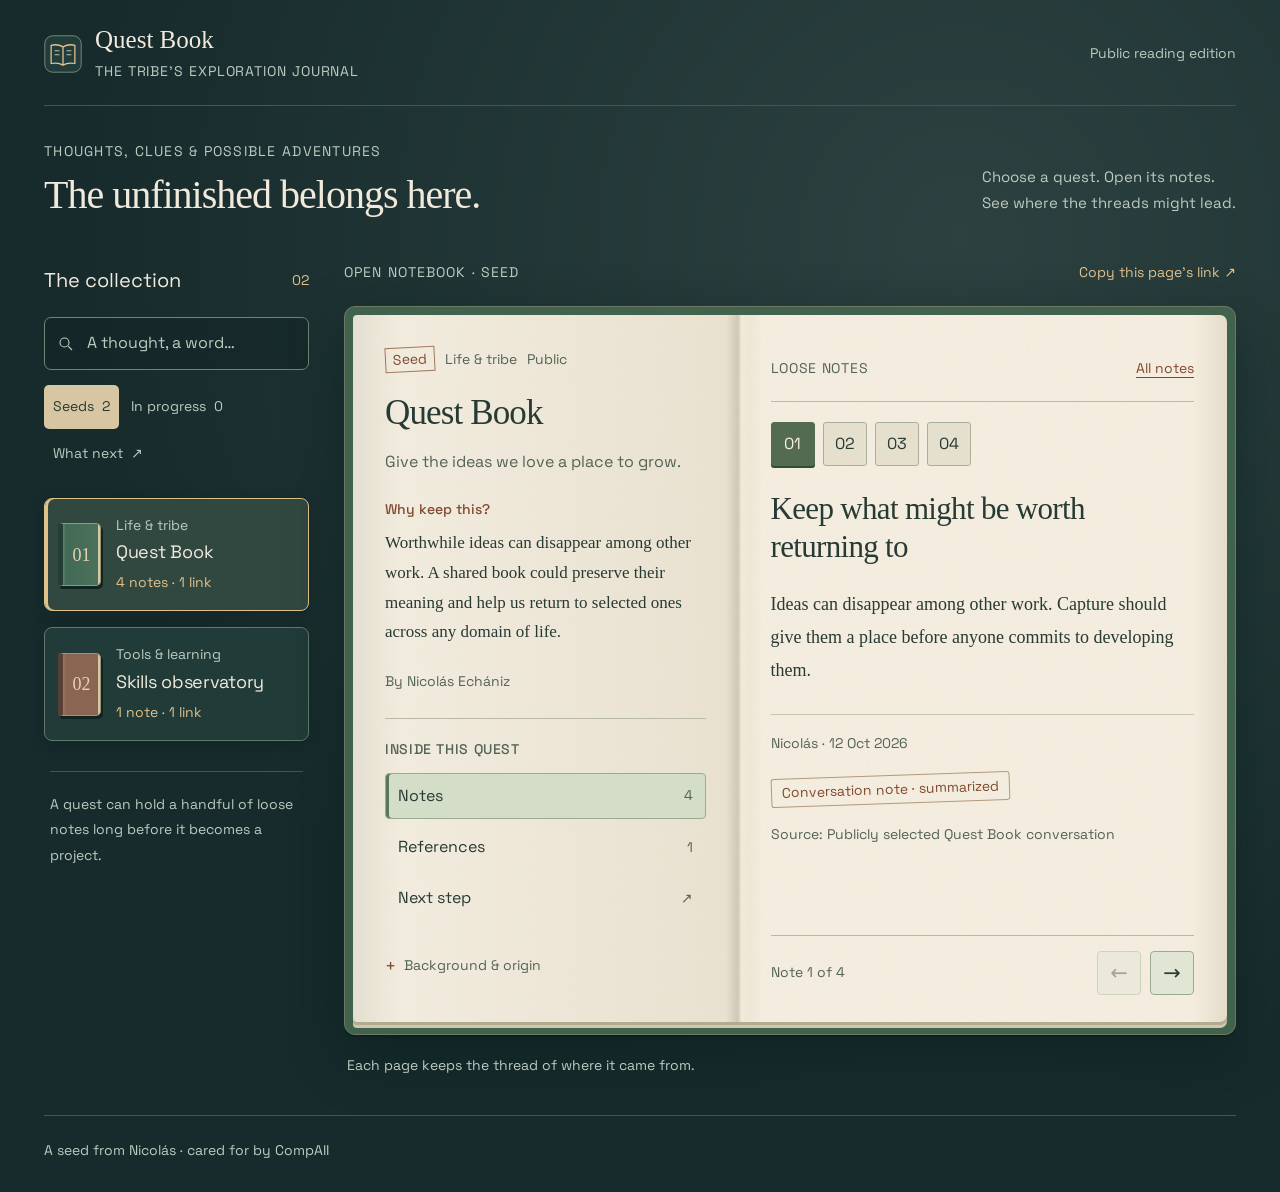
==== commit ebd63406: "Keep the notebook visitor experience free of technical file controls" ====
--- a/public/questbook/index.html
+++ b/public/questbook/index.html
@@ -13,7 +13,7 @@
 <body>
   <a class="skip" href="#notebook">Skip to the open notebook</a>
   <div class="shell">
-    <header class="masthead"><a class="brand" href="./"><img src="mark.svg" width="38" height="38" alt=""><span>Quest Book<small>THE TRIBE'S EXPLORATION JOURNAL</small></span></a><div class="home-links"><span class="public-label">Public reading edition</span><a href="/">CompAII's home <span aria-hidden="true">↗</span></a></div></header>
+    <header class="masthead"><a class="brand" href="./"><img src="mark.svg" width="38" height="38" alt=""><span>Quest Book<small>THE TRIBE'S EXPLORATION JOURNAL</small></span></a><div class="home-links"><span class="public-label">Public reading edition</span></div></header>
     <main>
       <div class="welcome"><div><p class="eyebrow">THOUGHTS, CLUES & POSSIBLE ADVENTURES</p><h1>The unfinished belongs here.</h1></div><p>Choose a quest. Open its notes. <br>See where the threads might lead.</p></div>
       <div class="desk">
@@ -43,8 +43,8 @@
         </section>
       </div>
     </main>
-    <footer><span>A seed from Nicolás · cared for by CompAII</span><a href="quests.json">Read the public records <span aria-hidden="true">↗</span></a></footer>
-    <noscript><p class="no-script">You can <a href="quests.json">read the public notes and references</a> without opening the interactive notebook.</p></noscript>
+    <footer><span>A seed from Nicolás · cared for by CompAII</span></footer>
+    <noscript><p class="no-script">Quest Book needs JavaScript to open its notebooks. Ideas can rest here before becoming projects; we keep the book through conversation.</p></noscript>
   </div>
 </body>
 </html>
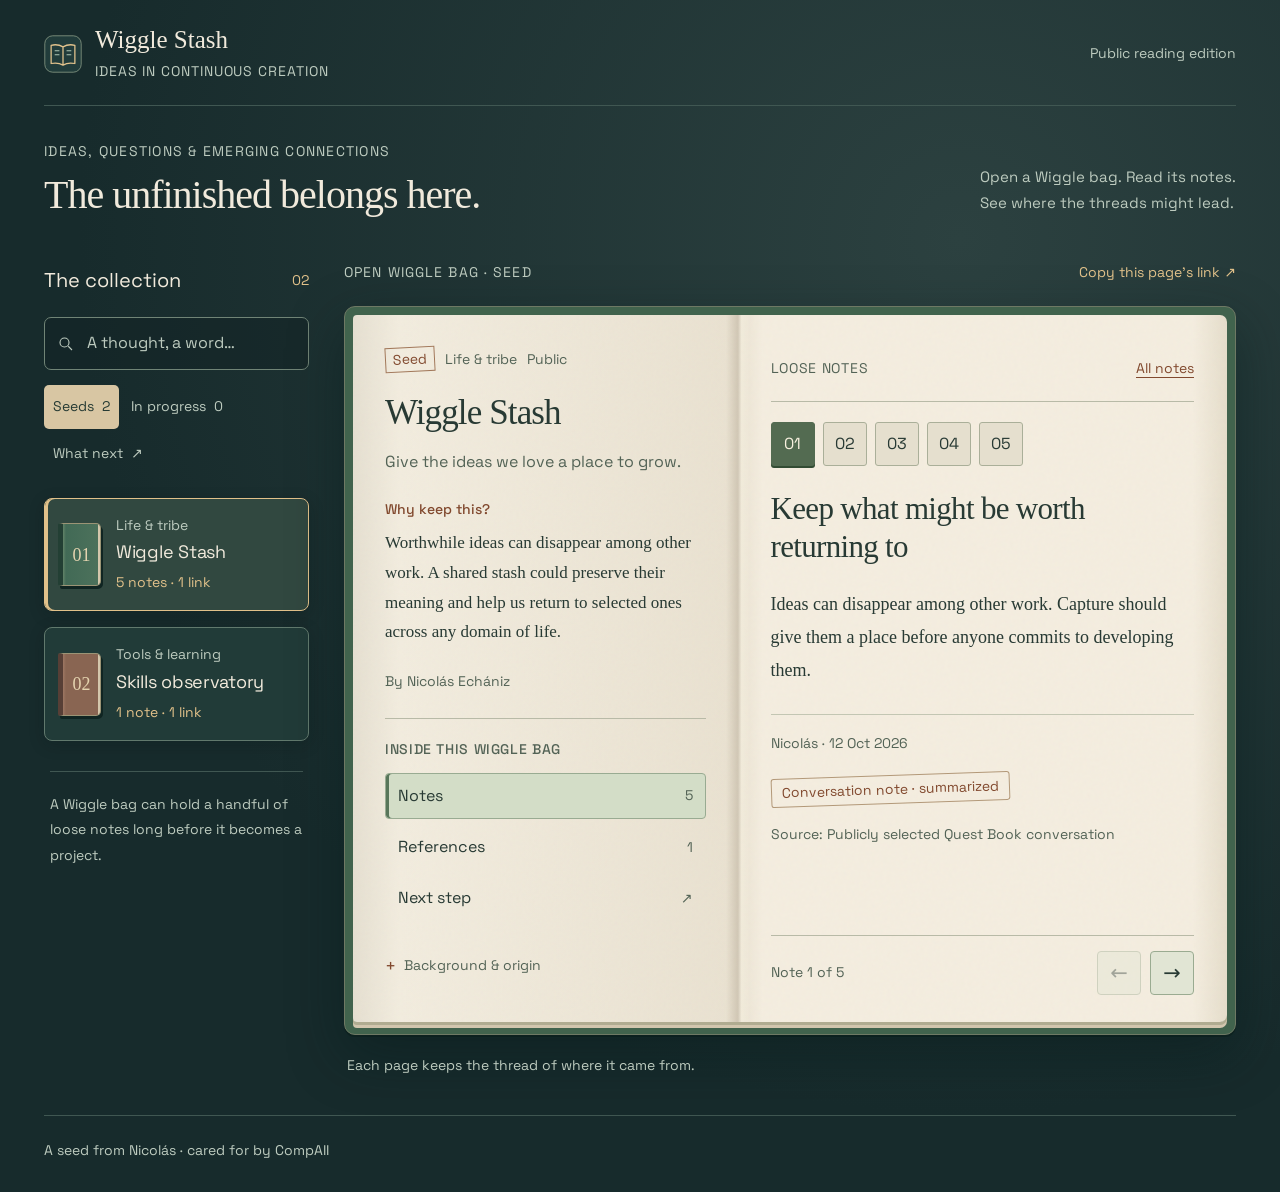
==== commit d067e049: "Name the shared idea space Wiggle Stash and its collections Wiggle bags" ====
--- a/public/questbook/index.html
+++ b/public/questbook/index.html
@@ -3,9 +3,9 @@
 <head>
   <meta charset="utf-8">
   <meta name="viewport" content="width=device-width, initial-scale=1">
-  <meta name="description" content="A tribe journal for unfinished ideas. Open a quest's notebook, follow its notes and references, and find what it could become.">
+  <meta name="description" content="Shared Wiggle bags for ideas in continuous creation. Open a bag, read its notes and follow its linked material.">
   <meta name="theme-color" content="#172b2c">
-  <title>Quest Book · The tribe's exploration journal</title>
+  <title>Wiggle Stash · The tribe's exploration journal</title>
   <link rel="icon" href="mark.svg" type="image/svg+xml">
   <link rel="stylesheet" href="style.css">
   <script src="app.js" defer></script>
@@ -13,23 +13,23 @@
 <body>
   <a class="skip" href="#notebook">Skip to the open notebook</a>
   <div class="shell">
-    <header class="masthead"><a class="brand" href="./"><img src="mark.svg" width="38" height="38" alt=""><span>Quest Book<small>THE TRIBE'S EXPLORATION JOURNAL</small></span></a><div class="home-links"><span class="public-label">Public reading edition</span></div></header>
+    <header class="masthead"><a class="brand" href="./"><img src="mark.svg" width="38" height="38" alt=""><span>Wiggle Stash<small>IDEAS IN CONTINUOUS CREATION</small></span></a><div class="home-links"><span class="public-label">Public reading edition</span></div></header>
     <main>
-      <div class="welcome"><div><p class="eyebrow">THOUGHTS, CLUES & POSSIBLE ADVENTURES</p><h1>The unfinished belongs here.</h1></div><p>Choose a quest. Open its notes. <br>See where the threads might lead.</p></div>
+      <div class="welcome"><div><p class="eyebrow">IDEAS, QUESTIONS & EMERGING CONNECTIONS</p><h1>The unfinished belongs here.</h1></div><p>Open a Wiggle bag. Read its notes. <br>See where the threads might lead.</p></div>
       <div class="desk">
         <aside class="collection" aria-labelledby="collection-title">
           <div class="collection-heading"><h2 id="collection-title">The collection</h2><span id="collection-count">—</span></div>
-          <label class="search"><span class="sr-only">Search quests and notes</span><svg width="18" height="18" viewBox="0 0 24 24" fill="none" aria-hidden="true"><circle cx="10" cy="10" r="6" stroke="currentColor" stroke-width="1.5"/><path d="m15 15 5 5" stroke="currentColor" stroke-width="1.5"/></svg><input id="search" type="search" placeholder="A thought, a word…" autocomplete="off"></label>
-          <div class="views" role="group" aria-label="Quest collection view"><button type="button" data-view="seeds" aria-pressed="true">Seeds <span id="seed-count">—</span></button><button type="button" data-view="progress" aria-pressed="false">In progress <span id="progress-count">—</span></button><button type="button" data-view="next" aria-pressed="false">What next <span aria-hidden="true">↗</span></button></div>
+          <label class="search"><span class="sr-only">Search Wiggle bags and notes</span><svg width="18" height="18" viewBox="0 0 24 24" fill="none" aria-hidden="true"><circle cx="10" cy="10" r="6" stroke="currentColor" stroke-width="1.5"/><path d="m15 15 5 5" stroke="currentColor" stroke-width="1.5"/></svg><input id="search" type="search" placeholder="A thought, a word…" autocomplete="off"></label>
+          <div class="views" role="group" aria-label="Wiggle bag collection view"><button type="button" data-view="seeds" aria-pressed="true">Seeds <span id="seed-count">—</span></button><button type="button" data-view="progress" aria-pressed="false">In progress <span id="progress-count">—</span></button><button type="button" data-view="next" aria-pressed="false">What next <span aria-hidden="true">↗</span></button></div>
           <div id="quests" class="quest-list"><p class="loading">Opening the collection…</p></div>
-          <p class="collection-note">A quest can hold a handful of loose notes long before it becomes a project.</p>
+          <p class="collection-note">A Wiggle bag can hold a handful of loose notes long before it becomes a project.</p>
           <p class="sr-only" id="result-status" role="status" aria-live="polite"></p>
         </aside>
-        <section class="notebook-area" id="notebook" aria-label="Open quest notebook" tabindex="-1">
-          <div class="notebook-topline"><span id="notebook-label">OPEN NOTEBOOK</span><button type="button" id="share" disabled>Copy this page's link <span aria-hidden="true">↗</span></button></div>
+        <section class="notebook-area" id="notebook" aria-label="Open Wiggle bag" tabindex="-1">
+          <div class="notebook-topline"><span id="notebook-label">OPEN WIGGLE BAG</span><button type="button" id="share" disabled>Copy this page's link <span aria-hidden="true">↗</span></button></div>
           <div class="binding" id="binding" hidden>
             <div class="book-spread">
-              <section class="context-page" id="quest-context" aria-label="Quest background"></section>
+              <section class="context-page" id="quest-context" aria-label="Wiggle bag background"></section>
               <section class="entry-page" aria-labelledby="entry-title">
                 <div class="entry-topline"><span id="entry-section">LOOSE NOTES</span><button type="button" id="show-notes">All notes</button></div>
                 <div id="note-index" class="note-index" role="group" aria-label="Choose a note"></div>
@@ -38,13 +38,13 @@
               </section>
             </div>
           </div>
-          <div id="empty-reader" class="empty-reader"><h2>A place for what comes next.</h2><p>The first notebooks are opening.</p></div>
+          <div id="empty-reader" class="empty-reader"><h2>A place for what comes next.</h2><p>The first Wiggle bags are opening.</p></div>
           <div class="notebook-bottomline"><p id="reader-hint">Every page keeps the thread of where it came from.</p><span id="share-status" role="status"></span></div>
         </section>
       </div>
     </main>
     <footer><span>A seed from Nicolás · cared for by CompAII</span></footer>
-    <noscript><p class="no-script">Quest Book needs JavaScript to open its notebooks. Ideas can rest here before becoming projects; we keep the book through conversation.</p></noscript>
+    <noscript><p class="no-script">Wiggle Stash needs JavaScript to open its Wiggle bags. Ideas can rest here before becoming projects; we care for the stash through conversation.</p></noscript>
   </div>
 </body>
 </html>
